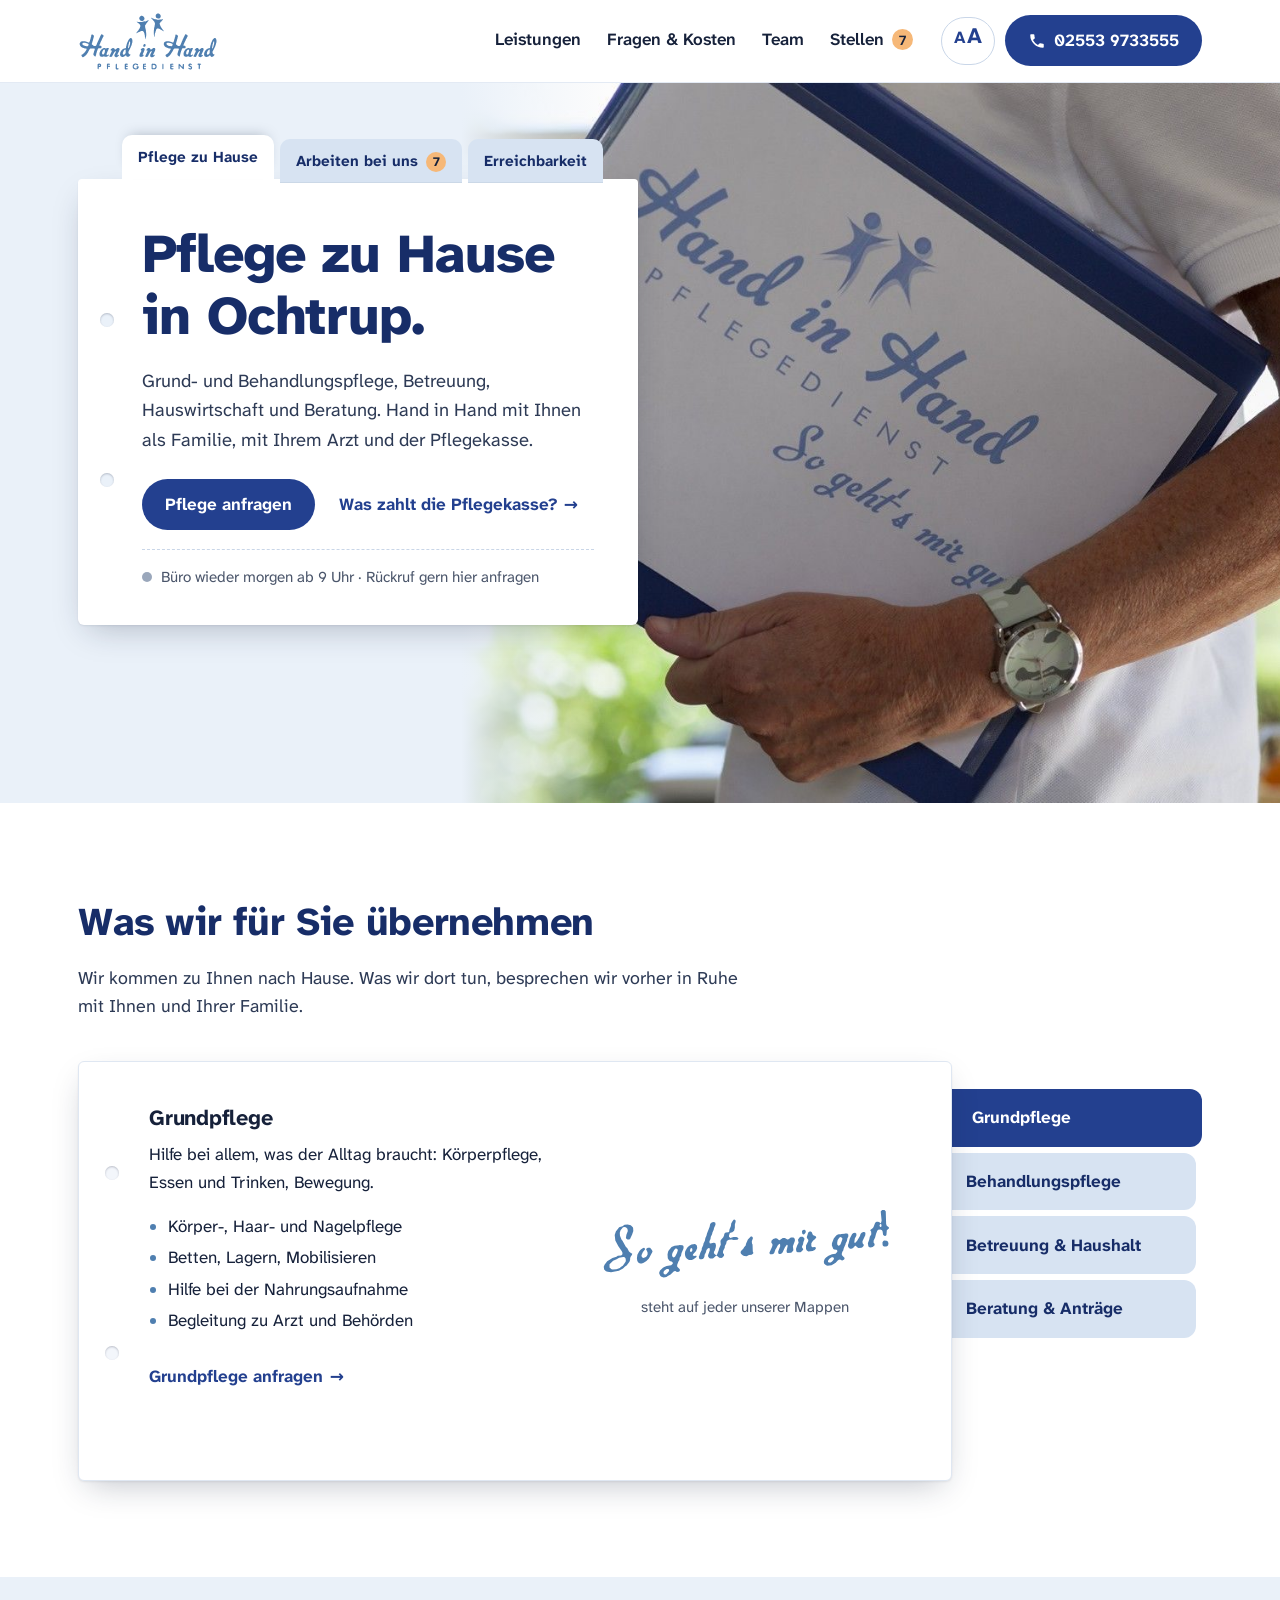
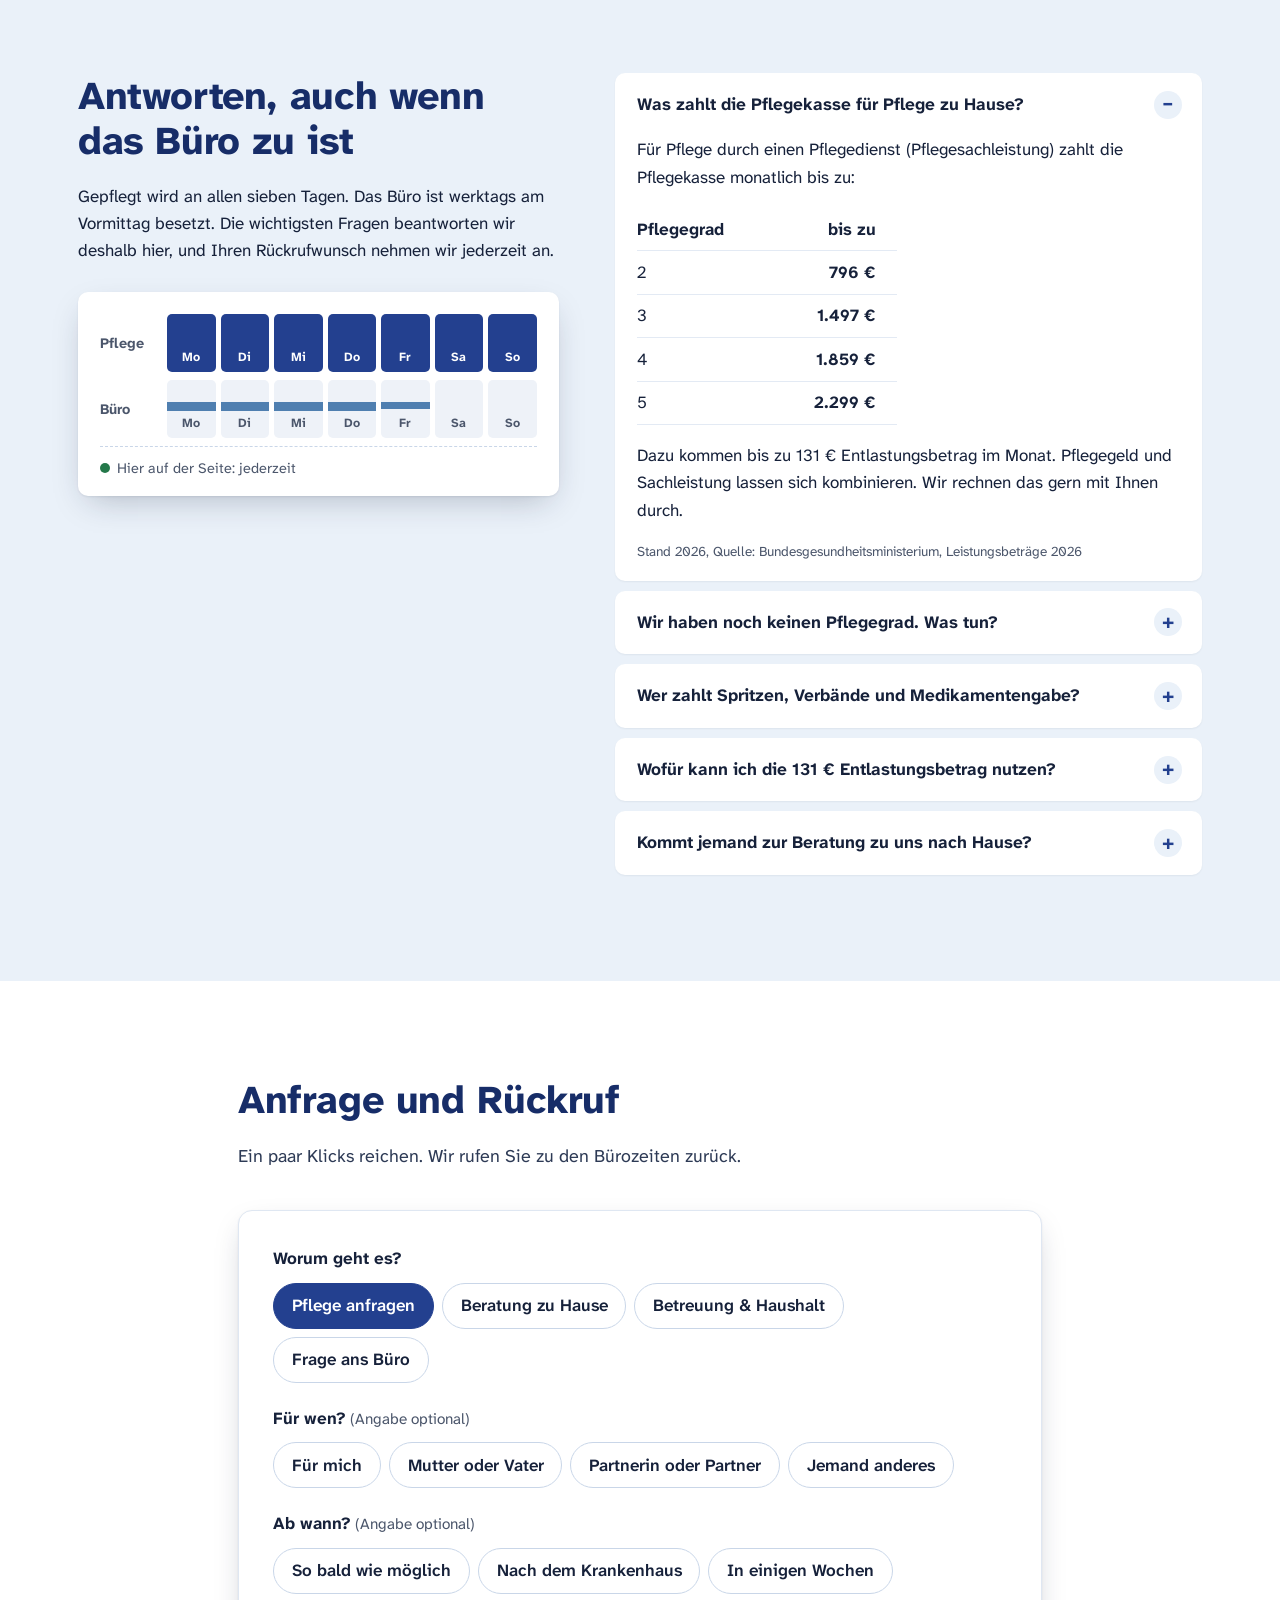
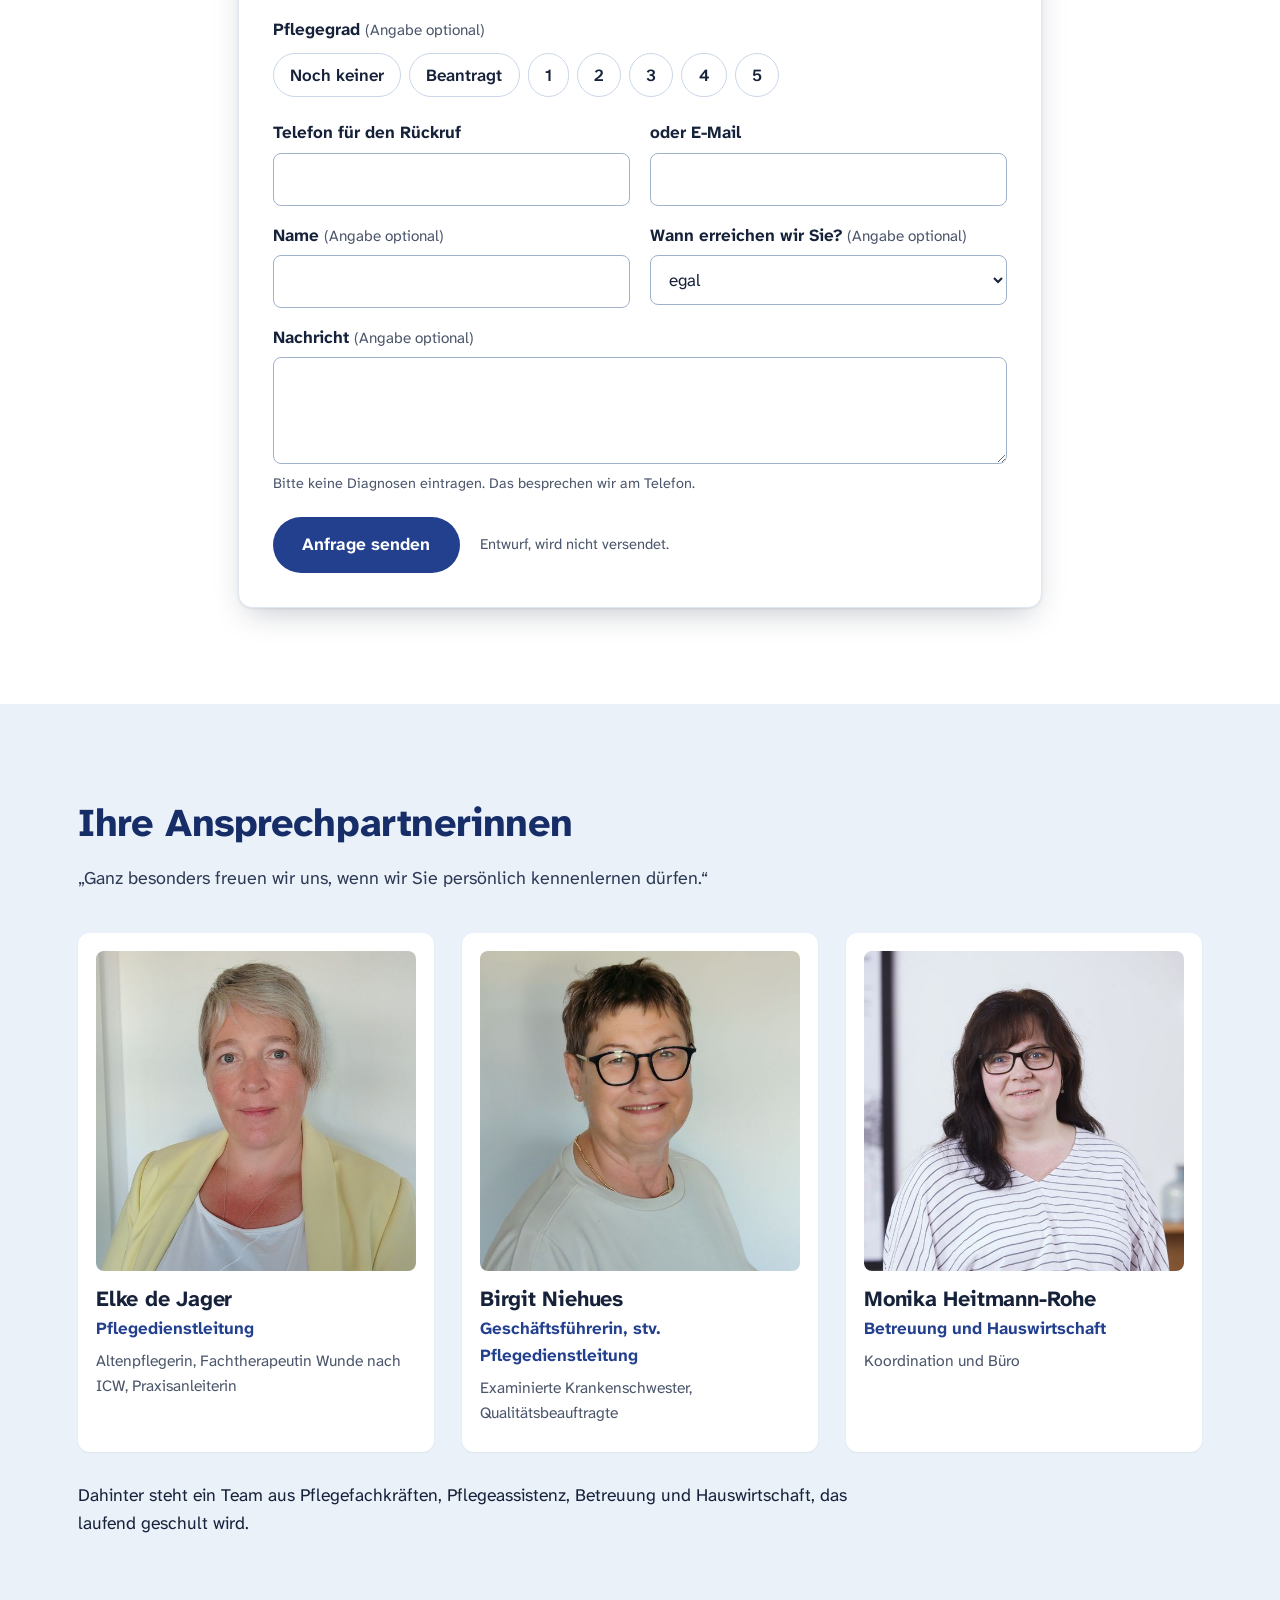
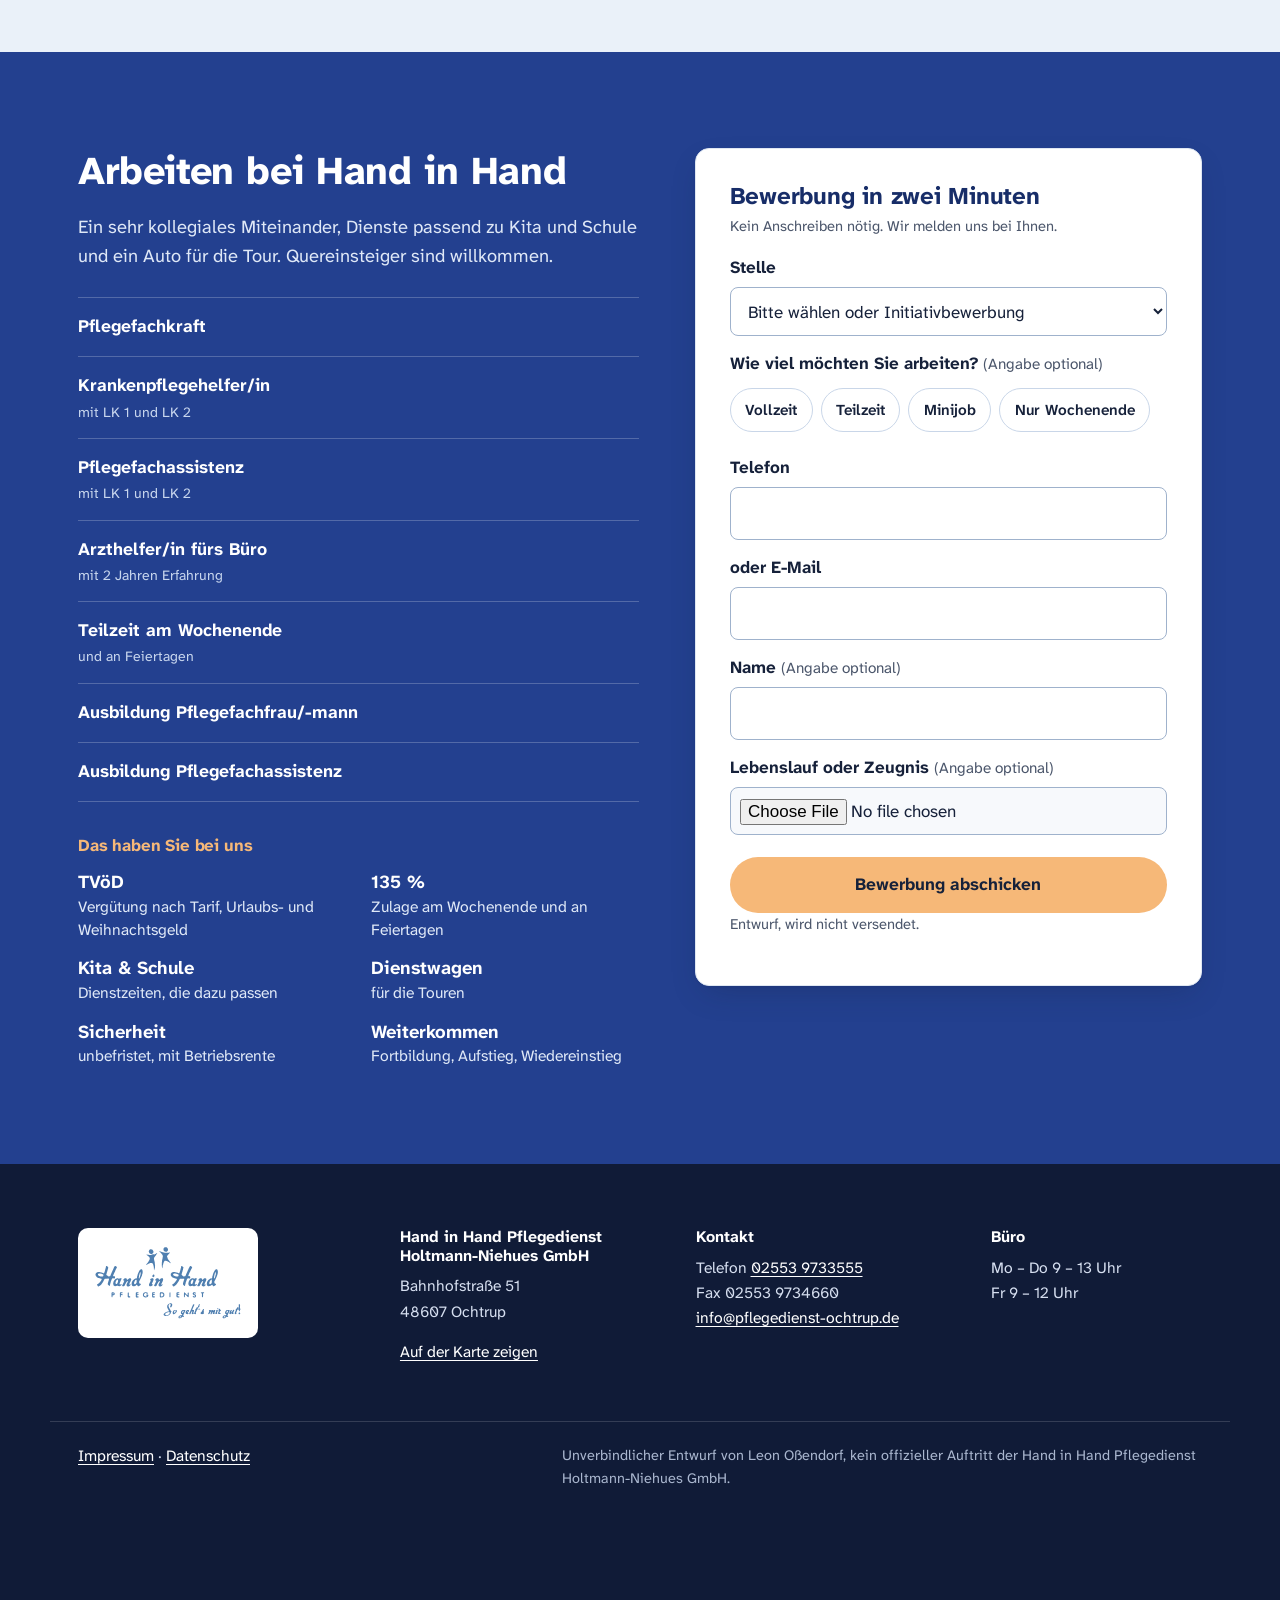
==== index.html @ f39a2c4e "Entwurf Hand in Hand Pflegedienst: Startseite mit Pflegemappe-Registern, Fragen, Anfrage, Team, Stel" ====
<!DOCTYPE html>
<html lang="de-DE">
<head>
<meta charset="utf-8">
<meta name="viewport" content="width=device-width, initial-scale=1">
<meta name="robots" content="noindex,nofollow">
<title>Hand in Hand Pflegedienst Ochtrup – Pflege zu Hause (Entwurf)</title>
<meta name="description" content="Unverbindlicher Entwurf: ambulante Pflege, Betreuung und Beratung in Ochtrup.">
<link rel="icon" href="img/logo-kopf.svg" type="image/svg+xml">
<link rel="preload" href="fonts/atkinson-hyperlegible-next-latin-wght-normal.woff2" as="font" type="font/woff2" crossorigin>
<link rel="stylesheet" href="css/style.css">
</head>
<body>
<a class="skip" href="#inhalt">Zum Inhalt springen</a>

<header class="kopf" id="kopf">
  <div class="kopf__innen">
    <a class="kopf__logo" href="#" aria-label="Hand in Hand Pflegedienst, zur Startseite"><img src="img/logo-kopf.svg" alt="Hand in Hand Pflegedienst" width="170" height="70"></a>
    <nav class="kopf__nav" aria-label="Hauptmenü">
      <a href="#leistungen">Leistungen</a>
      <a href="#fragen">Fragen &amp; Kosten</a>
      <a href="#team">Team</a>
      <a href="#stellen" class="kopf__stellen">Stellen <span>7</span></a>
    </nav>
    <div class="kopf__aktion">
      <button class="schrift" type="button" aria-pressed="false" id="schrift" title="Schrift größer oder kleiner stellen"><span aria-hidden="true">A</span><span aria-hidden="true" class="gross">A</span><span class="sr">Schrift größer</span></button>
      <a class="knopf knopf--tel" href="tel:+4925539733555"><svg aria-hidden="true" viewBox="0 0 24 24"><path d="M6.6 10.8a15.1 15.1 0 0 0 6.6 6.6l2.2-2.2c.3-.3.7-.4 1-.2 1.1.4 2.3.6 3.6.6.6 0 1 .4 1 1V20c0 .6-.4 1-1 1A17 17 0 0 1 3 4c0-.6.4-1 1-1h3.5c.6 0 1 .4 1 1 0 1.3.2 2.5.6 3.6.1.3 0 .7-.2 1l-2.3 2.2z"/></svg><span>02553 9733555</span></a>
    </div>
  </div>
</header>

<main id="inhalt">

<!-- ===== Erstes Bild: das Blatt aus der Mappe ===== -->
<section class="hero" aria-label="Willkommen">
  <figure class="hero__bild">
    <picture>
      <source media="(max-width: 760px)" srcset="img/mappe-handy.jpg">
      <img src="img/mappe.jpg" alt="Eine Pflegekraft trägt die blaue Hand-in-Hand-Mappe unter dem Arm" width="1271" height="847" fetchpriority="high">
    </picture>
  </figure>

  <div class="blatt" id="blatt">
    <div class="register" role="tablist" aria-label="Wofür sind Sie hier?">
      <button role="tab" id="tab-pflege" aria-controls="seite-pflege" aria-selected="true">Pflege<span class="lang"> zu Hause</span></button>
      <button role="tab" id="tab-arbeit" aria-controls="seite-arbeit" aria-selected="false" tabindex="-1"><span class="lang">Arbeiten bei uns</span><span class="kurz">Stellen</span> <span class="zahl">7</span></button>
      <button role="tab" id="tab-buero" aria-controls="seite-buero" aria-selected="false" tabindex="-1"><span class="lang">Erreichbarkeit</span><span class="kurz">Büro</span></button>
    </div>

    <div class="blatt__seite" role="tabpanel" id="seite-pflege" aria-labelledby="tab-pflege">
      <h1>Pflege zu Hause in&nbsp;Ochtrup.</h1>
      <p class="blatt__text">Grund- und Behandlungspflege, Betreuung, Hauswirtschaft und Beratung. Hand in Hand mit Ihnen als Familie, mit Ihrem Arzt und der Pflegekasse.</p>
      <div class="blatt__knoepfe">
        <a class="knopf" href="#anfrage" data-preset="anliegen:pflege">Pflege anfragen</a>
        <a class="link-pfeil" href="#fragen">Was zahlt die Pflegekasse?</a>
      </div>
      <p class="status" data-status><span class="status__punkt"></span><span data-status-text>Bürozeiten Mo–Do 9–13, Fr 9–12 Uhr</span></p>
    </div>

    <div class="blatt__seite" role="tabpanel" id="seite-arbeit" aria-labelledby="tab-arbeit" hidden>
      <h2 class="blatt__titel">Sieben Stellen offen. Bewerben geht in zwei Minuten.</h2>
      <ul class="haken">
        <li>Vergütung nach TVöD, Urlaubs- und Weihnachtsgeld</li>
        <li>135&nbsp;% Zulage am Wochenende und an Feiertagen</li>
        <li>Dienste passend zu Kita- und Schulzeiten</li>
        <li>Dienstwagen, Betriebsrente, unbefristet</li>
      </ul>
      <div class="blatt__knoepfe">
        <a class="knopf" href="#stellen">Stellen ansehen und bewerben</a>
      </div>
    </div>

    <div class="blatt__seite" role="tabpanel" id="seite-buero" aria-labelledby="tab-buero" hidden>
      <h2 class="blatt__titel">So erreichen Sie uns</h2>
      <p class="status status--gross" data-status><span class="status__punkt"></span><span data-status-text>Bürozeiten Mo–Do 9–13, Fr 9–12 Uhr</span></p>
      <dl class="zeiten">
        <div><dt>Montag bis Donnerstag</dt><dd>9 – 13 Uhr</dd></div>
        <div><dt>Freitag</dt><dd>9 – 12 Uhr</dd></div>
      </dl>
      <div class="blatt__knoepfe">
        <a class="knopf" href="tel:+4925539733555">02553 9733555 anrufen</a>
        <a class="link-pfeil" href="#anfrage" data-preset="anliegen:frage">Rückruf anfragen</a>
      </div>
      <p class="klein">Bahnhofstraße 51, 48607 Ochtrup · <a href="https://www.openstreetmap.org/search?query=Bahnhofstra%C3%9Fe%2051%2C%2048607%20Ochtrup" rel="noopener">Auf der Karte zeigen</a></p>
    </div>
  </div>
</section>

<!-- ===== Leistungen als Registerblätter ===== -->
<section class="abschnitt" id="leistungen" aria-labelledby="leistungen-titel">
  <div class="innen">
    <header class="abschnitt__kopf">
      <h2 id="leistungen-titel">Was wir für Sie übernehmen</h2>
      <p>Wir kommen zu Ihnen nach Hause. Was wir dort tun, besprechen wir vorher in Ruhe mit Ihnen und Ihrer Familie.</p>
    </header>

    <div class="mappe" data-mappe>
      <div class="mappe__reiter" role="tablist" aria-label="Leistungen">
        <button role="tab" id="r-grund" aria-controls="b-grund" aria-selected="true">Grundpflege</button>
        <button role="tab" id="r-behandlung" aria-controls="b-behandlung" aria-selected="false" tabindex="-1">Behandlungspflege</button>
        <button role="tab" id="r-betreuung" aria-controls="b-betreuung" aria-selected="false" tabindex="-1">Betreuung &amp; Haushalt</button>
        <button role="tab" id="r-beratung" aria-controls="b-beratung" aria-selected="false" tabindex="-1">Beratung &amp; Anträge</button>
      </div>

      <article class="mappe__blatt" role="tabpanel" id="b-grund" aria-labelledby="r-grund">
        <div class="mappe__text">
          <h3>Grundpflege</h3>
          <p>Hilfe bei allem, was der Alltag braucht: Körperpflege, Essen und Trinken, Bewegung.</p>
          <ul class="liste">
            <li>Körper-, Haar- und Nagelpflege</li>
            <li>Betten, Lagern, Mobilisieren</li>
            <li>Hilfe bei der Nahrungsaufnahme</li>
            <li>Begleitung zu Arzt und Behörden</li>
          </ul>
          <a class="link-pfeil" href="#anfrage" data-preset="anliegen:pflege">Grundpflege anfragen</a>
        </div>
        <div class="mappe__notiz" aria-hidden="true">
          <img class="notiz" src="img/slogan.svg" alt="" width="314" height="82">
          <p class="notiz-unter">steht auf jeder unserer Mappen</p>
        </div>
      </article>

      <article class="mappe__blatt" role="tabpanel" id="b-behandlung" aria-labelledby="r-behandlung" hidden>
        <div class="mappe__text">
          <h3>Behandlungspflege</h3>
          <p>Was Ihr Arzt verordnet, übernehmen unsere Pflegefachkräfte. Die Kosten trägt in der Regel die Krankenkasse.</p>
          <ul class="liste liste--zwei">
            <li>Medikamente richten und geben</li>
            <li>Blutdruck und Blutzucker</li>
            <li>Injektionen</li>
            <li>Kompressionsverbände</li>
            <li>Port- und Stomaversorgung</li>
            <li>Dekubitusversorgung</li>
          </ul>
          <p class="hervor"><strong>Chronische Wunden</strong> versorgt bei uns eine Fachtherapeutin Wunde nach ICW aus dem eigenen Team.</p>
          <a class="link-pfeil" href="#anfrage" data-preset="anliegen:pflege">Behandlungspflege anfragen</a>
        </div>
        <img class="mappe__foto" src="img/blutdruck.jpg" alt="Blutdruckmessung am Oberarm" width="1100" height="529" loading="lazy">
      </article>

      <article class="mappe__blatt" role="tabpanel" id="b-betreuung" aria-labelledby="r-betreuung" hidden>
        <div class="mappe__text">
          <h3>Betreuung &amp; Hauswirtschaft</h3>
          <p>Ausgebildete Betreuungskräfte kommen ein- oder mehrmals in der Woche. Sie gehen spazieren, begleiten zu Arzt- und Therapieterminen, trinken zusammen Kaffee oder spielen Gesellschaftsspiele. Dazu Hilfe im Haushalt.</p>
          <p class="hervor">Mit jedem Pflegegrad (1 bis 5) stehen dafür bis zu <strong>131&nbsp;€ im Monat</strong> zur Verfügung, der sogenannte Entlastungsbetrag.</p>
          <a class="link-pfeil" href="#anfrage" data-preset="anliegen:betreuung">Betreuung anfragen</a>
        </div>
        <img class="mappe__foto" src="img/kalender.jpg" alt="Kalender mit Kugelschreiber" width="1100" height="522" loading="lazy">
      </article>

      <article class="mappe__blatt" role="tabpanel" id="b-beratung" aria-labelledby="r-beratung" hidden>
        <div class="mappe__text">
          <h3>Beratung &amp; Anträge</h3>
          <p>Wir beraten über alle Möglichkeiten der Pflege zu Hause und was sie kosten. Gern kommen wir dafür zu Ihnen nach Hause, <strong>kostenlos und unverbindlich</strong>.</p>
          <ul class="liste">
            <li>Häusliche Pflege und Finanzierung</li>
            <li>Fragen zur Pflegeversicherung</li>
            <li>Anträge bei Kranken- und Pflegekasse und beim Sozialamt</li>
            <li>Schulung für pflegende Angehörige</li>
          </ul>
          <a class="link-pfeil" href="#anfrage" data-preset="anliegen:beratung">Beratung zu Hause vereinbaren</a>
        </div>
        <figure class="mappe__fig"><img class="mappe__foto" src="img/beratung.jpg" alt="Zwei Personen gehen am Tisch gemeinsam Unterlagen durch" width="1100" height="619" loading="lazy"><figcaption>Beispielbild</figcaption></figure>
      </article>
    </div>
  </div>
</section>

<!-- ===== Woche und Fragen ===== -->
<section class="abschnitt abschnitt--himmel" id="fragen" aria-labelledby="fragen-titel">
  <div class="innen raster-fragen">
    <div class="woche-block">
      <h2 id="fragen-titel">Antworten, auch wenn das Büro zu ist</h2>
      <p>Gepflegt wird an allen sieben Tagen. Das Büro ist werktags am Vormittag besetzt. Die wichtigsten Fragen beantworten wir deshalb hier, und Ihren Rückrufwunsch nehmen wir jederzeit an.</p>
      <figure class="woche" aria-label="Wochenübersicht: Pflege an sieben Tagen, Büro Montag bis Freitag vormittags">
        <div class="woche__zeile"><span class="woche__name">Pflege</span>
          <span class="woche__tag voll" title="Montag">Mo</span><span class="woche__tag voll">Di</span><span class="woche__tag voll">Mi</span><span class="woche__tag voll">Do</span><span class="woche__tag voll">Fr</span><span class="woche__tag voll">Sa</span><span class="woche__tag voll">So</span></div>
        <div class="woche__zeile"><span class="woche__name">Büro</span>
          <span class="woche__tag halb">Mo</span><span class="woche__tag halb">Di</span><span class="woche__tag halb">Mi</span><span class="woche__tag halb">Do</span><span class="woche__tag drittel">Fr</span><span class="woche__tag leer">Sa</span><span class="woche__tag leer">So</span></div>
        <figcaption>Hier auf der Seite: jederzeit</figcaption>
      </figure>
    </div>

    <div class="fragen">
      <details open>
        <summary>Was zahlt die Pflegekasse für Pflege zu Hause?</summary>
        <div>
          <p>Für Pflege durch einen Pflegedienst (Pflegesachleistung) zahlt die Pflegekasse monatlich bis zu:</p>
          <table class="tabelle">
            <thead><tr><th scope="col">Pflegegrad</th><th scope="col">bis zu</th></tr></thead>
            <tbody>
              <tr><td>2</td><td>796 €</td></tr><tr><td>3</td><td>1.497 €</td></tr><tr><td>4</td><td>1.859 €</td></tr><tr><td>5</td><td>2.299 €</td></tr>
            </tbody>
          </table>
          <p>Dazu kommen bis zu 131 € Entlastungsbetrag im Monat. Pflegegeld und Sachleistung lassen sich kombinieren. Wir rechnen das gern mit Ihnen durch.</p>
          <p class="quelle">Stand 2026, Quelle: Bundesgesundheitsministerium, Leistungsbeträge 2026</p>
        </div>
      </details>
      <details>
        <summary>Wir haben noch keinen Pflegegrad. Was tun?</summary>
        <div><p>Den Antrag stellen Sie bei der Pflegekasse, ein Anruf oder ein formloses Schreiben reicht. Die Pflegekasse muss in der Regel innerhalb von 25 Arbeitstagen entscheiden. Die Leistungen gibt es rückwirkend ab dem Monat, in dem Sie den Antrag gestellt haben. Beim Antrag helfen wir Ihnen.</p>
        <p class="quelle">§ 18c und § 33 SGB XI</p></div>
      </details>
      <details>
        <summary>Wer zahlt Spritzen, Verbände und Medikamentengabe?</summary>
        <div><p>Das ist Behandlungspflege. Ihr Arzt verordnet sie, die Krankenkasse übernimmt die Kosten. Die gesetzliche Zuzahlung beträgt 10 % für höchstens 28 Tage im Jahr plus 10 € je Verordnung. Abgerechnet wird direkt mit der Kasse.</p>
        <p class="quelle">§ 37 und § 61 SGB V</p></div>
      </details>
      <details>
        <summary>Wofür kann ich die 131 € Entlastungsbetrag nutzen?</summary>
        <div><p>Zum Beispiel für unsere Betreuung und Hilfe im Haushalt. Was im Jahr nicht verbraucht wird, kann bis Ende Juni des Folgejahres genutzt werden. Für Körperpflege gilt der Betrag nur bei Pflegegrad 1.</p>
        <p class="quelle">§ 45b SGB XI</p></div>
      </details>
      <details>
        <summary>Kommt jemand zur Beratung zu uns nach Hause?</summary>
        <div><p>Ja. Wir beraten Sie bei Ihnen zu Hause, kostenlos und unverbindlich. Am einfachsten schreiben Sie uns unten kurz, wann es passt.</p></div>
      </details>
    </div>
  </div>
</section>

<!-- ===== Anfrage ===== -->
<section class="abschnitt" id="anfrage" aria-labelledby="anfrage-titel">
  <div class="innen innen--schmal">
    <header class="abschnitt__kopf">
      <h2 id="anfrage-titel">Anfrage und Rückruf</h2>
      <p>Ein paar Klicks reichen. Wir rufen Sie zu den Bürozeiten zurück.</p>
    </header>

    <form class="formular" id="form-anfrage" novalidate>
      <fieldset class="wahl">
        <legend>Worum geht es?</legend>
        <label><input type="radio" name="anliegen" value="pflege" checked><span>Pflege anfragen</span></label>
        <label><input type="radio" name="anliegen" value="beratung"><span>Beratung zu Hause</span></label>
        <label><input type="radio" name="anliegen" value="betreuung"><span>Betreuung &amp; Haushalt</span></label>
        <label><input type="radio" name="anliegen" value="frage"><span>Frage ans Büro</span></label>
      </fieldset>

      <fieldset class="wahl">
        <legend>Für wen? <span class="opt">(Angabe optional)</span></legend>
        <label><input type="radio" name="fuer" value="selbst"><span>Für mich</span></label>
        <label><input type="radio" name="fuer" value="eltern"><span>Mutter oder Vater</span></label>
        <label><input type="radio" name="fuer" value="partner"><span>Partnerin oder Partner</span></label>
        <label><input type="radio" name="fuer" value="andere"><span>Jemand anderes</span></label>
      </fieldset>

      <fieldset class="wahl">
        <legend>Ab wann? <span class="opt">(Angabe optional)</span></legend>
        <label><input type="radio" name="ab" value="sofort"><span>So bald wie möglich</span></label>
        <label><input type="radio" name="ab" value="entlassung"><span>Nach dem Krankenhaus</span></label>
        <label><input type="radio" name="ab" value="spaeter"><span>In einigen Wochen</span></label>
      </fieldset>

      <fieldset class="wahl wahl--klein">
        <legend>Pflegegrad <span class="opt">(Angabe optional)</span></legend>
        <label><input type="radio" name="grad" value="keiner"><span>Noch keiner</span></label>
        <label><input type="radio" name="grad" value="beantragt"><span>Beantragt</span></label>
        <label><input type="radio" name="grad" value="1"><span>1</span></label>
        <label><input type="radio" name="grad" value="2"><span>2</span></label>
        <label><input type="radio" name="grad" value="3"><span>3</span></label>
        <label><input type="radio" name="grad" value="4"><span>4</span></label>
        <label><input type="radio" name="grad" value="5"><span>5</span></label>
      </fieldset>

      <div class="felder">
        <div class="feld">
          <label for="a-tel">Telefon für den Rückruf</label>
          <input id="a-tel" name="telefon" type="tel" autocomplete="tel" inputmode="tel">
        </div>
        <div class="feld">
          <label for="a-mail">oder E-Mail</label>
          <input id="a-mail" name="email" type="email" autocomplete="email">
        </div>
        <div class="feld">
          <label for="a-name">Name <span class="opt">(Angabe optional)</span></label>
          <input id="a-name" name="name" type="text" autocomplete="name">
        </div>
        <div class="feld">
          <label for="a-zeit">Wann erreichen wir Sie? <span class="opt">(Angabe optional)</span></label>
          <select id="a-zeit" name="zeit"><option value="">egal</option><option>vormittags</option><option>mittags</option></select>
        </div>
        <div class="feld feld--breit">
          <label for="a-text">Nachricht <span class="opt">(Angabe optional)</span></label>
          <textarea id="a-text" name="nachricht" rows="3"></textarea>
          <p class="hinweis">Bitte keine Diagnosen eintragen. Das besprechen wir am Telefon.</p>
        </div>
      </div>
      <p class="fehler" role="alert" hidden>Bitte eine Telefonnummer oder E-Mail-Adresse angeben, damit wir Sie erreichen.</p>
      <div class="formular__ende">
        <button class="knopf knopf--gross" type="submit">Anfrage senden</button>
        <p class="klein">Entwurf, wird nicht versendet.</p>
      </div>
      <div class="danke" hidden tabindex="-1">
        <p class="danke__titel">Danke, Ihre Anfrage ist angekommen.</p>
        <p>In der fertigen Seite landet sie jetzt direkt im Büro, und wir melden uns zu den Bürozeiten bei Ihnen. Dieser Entwurf verschickt nichts.</p>
      </div>
    </form>
  </div>
</section>

<!-- ===== Team ===== -->
<section class="abschnitt abschnitt--himmel" id="team" aria-labelledby="team-titel">
  <div class="innen">
    <header class="abschnitt__kopf">
      <h2 id="team-titel">Ihre Ansprechpartnerinnen</h2>
      <p>„Ganz besonders freuen wir uns, wenn wir Sie persönlich kennenlernen dürfen.“</p>
    </header>
    <ul class="team">
      <li>
        <img src="img/de-jager.jpg" alt="Porträt Elke de Jager" width="560" height="560" loading="lazy">
        <h3>Elke de Jager</h3>
        <p class="rolle">Pflegedienstleitung</p>
        <p>Altenpflegerin, Fachtherapeutin Wunde nach ICW, Praxisanleiterin</p>
      </li>
      <li>
        <img src="img/niehues.jpg" alt="Porträt Birgit Niehues" width="560" height="560" loading="lazy">
        <h3>Birgit Niehues</h3>
        <p class="rolle">Geschäftsführerin, stv. Pflegedienstleitung</p>
        <p>Examinierte Krankenschwester, Qualitätsbeauftragte</p>
      </li>
      <li>
        <img src="img/heitmann-rohe.jpg" alt="Porträt Monika Heitmann-Rohe" width="560" height="560" loading="lazy">
        <h3>Monika Heitmann-Rohe</h3>
        <p class="rolle">Betreuung und Hauswirtschaft</p>
        <p>Koordination und Büro</p>
      </li>
    </ul>
    <p class="team__unter">Dahinter steht ein Team aus Pflegefachkräften, Pflegeassistenz, Betreuung und Hauswirtschaft, das laufend geschult wird.</p>
  </div>
</section>

<!-- ===== Stellen ===== -->
<section class="abschnitt abschnitt--mappe" id="stellen" aria-labelledby="stellen-titel">
  <div class="innen raster-stellen">
    <div>
      <h2 id="stellen-titel">Arbeiten bei Hand in Hand</h2>
      <p class="einleitung">Ein sehr kollegiales Miteinander, Dienste passend zu Kita und Schule und ein Auto für die Tour. Quereinsteiger sind willkommen.</p>
      <ul class="stellen" aria-label="Offene Stellen, antippen zum Auswählen">
        <li><button type="button" data-stelle="Pflegefachkraft">Pflegefachkraft</button></li>
        <li><button type="button" data-stelle="Krankenpflegehelfer/in LK 1 + 2">Krankenpflegehelfer/in <small>mit LK 1 und LK 2</small></button></li>
        <li><button type="button" data-stelle="Pflegefachassistenz LK 1 + 2">Pflegefachassistenz <small>mit LK 1 und LK 2</small></button></li>
        <li><button type="button" data-stelle="Medizinische Fachangestellte">Arzthelfer/in fürs Büro <small>mit 2 Jahren Erfahrung</small></button></li>
        <li><button type="button" data-stelle="Wochenende und Feiertage">Teilzeit am Wochenende <small>und an Feiertagen</small></button></li>
        <li><button type="button" data-stelle="Ausbildung Pflegefachfrau/-mann">Ausbildung Pflegefachfrau/-mann</button></li>
        <li><button type="button" data-stelle="Ausbildung Pflegefachassistenz">Ausbildung Pflegefachassistenz</button></li>
      </ul>
      <h3 class="klein-titel">Das haben Sie bei uns</h3>
      <ul class="vorteile">
        <li><strong>TVöD</strong> Vergütung nach Tarif, Urlaubs- und Weihnachtsgeld</li>
        <li><strong>135&nbsp;%</strong> Zulage am Wochenende und an Feiertagen</li>
        <li><strong>Kita &amp; Schule</strong> Dienstzeiten, die dazu passen</li>
        <li><strong>Dienstwagen</strong> für die Touren</li>
        <li><strong>Sicherheit</strong> unbefristet, mit Betriebsrente</li>
        <li><strong>Weiterkommen</strong> Fortbildung, Aufstieg, Wiedereinstieg</li>
      </ul>
    </div>

    <form class="formular formular--karte" id="form-bewerbung" novalidate>
      <h3 class="formular__titel">Bewerbung in zwei Minuten</h3>
      <p class="klein">Kein Anschreiben nötig. Wir melden uns bei Ihnen.</p>
      <div class="feld">
        <label for="b-stelle">Stelle</label>
        <select id="b-stelle" name="stelle">
          <option value="">Bitte wählen oder Initiativbewerbung</option>
          <option>Pflegefachkraft</option>
          <option>Krankenpflegehelfer/in LK 1 + 2</option>
          <option>Pflegefachassistenz LK 1 + 2</option>
          <option>Medizinische Fachangestellte</option>
          <option>Wochenende und Feiertage</option>
          <option>Ausbildung Pflegefachfrau/-mann</option>
          <option>Ausbildung Pflegefachassistenz</option>
          <option>Initiativbewerbung / Quereinstieg</option>
        </select>
      </div>
      <fieldset class="wahl wahl--klein">
        <legend>Wie viel möchten Sie arbeiten? <span class="opt">(Angabe optional)</span></legend>
        <label><input type="radio" name="umfang" value="voll"><span>Vollzeit</span></label>
        <label><input type="radio" name="umfang" value="teil"><span>Teilzeit</span></label>
        <label><input type="radio" name="umfang" value="mini"><span>Minijob</span></label>
        <label><input type="radio" name="umfang" value="wochenende"><span>Nur Wochenende</span></label>
      </fieldset>
      <div class="feld">
        <label for="b-tel">Telefon</label>
        <input id="b-tel" name="telefon" type="tel" autocomplete="tel" inputmode="tel">
      </div>
      <div class="feld">
        <label for="b-mail">oder E-Mail</label>
        <input id="b-mail" name="email" type="email" autocomplete="email">
      </div>
      <div class="feld">
        <label for="b-name">Name <span class="opt">(Angabe optional)</span></label>
        <input id="b-name" name="name" type="text" autocomplete="name">
      </div>
      <div class="feld">
        <label for="b-datei">Lebenslauf oder Zeugnis <span class="opt">(Angabe optional)</span></label>
        <input id="b-datei" name="datei" type="file" accept=".pdf,.jpg,.jpeg,.png,.doc,.docx">
      </div>
      <p class="fehler" role="alert" hidden>Bitte eine Telefonnummer oder E-Mail-Adresse angeben.</p>
      <button class="knopf knopf--hell knopf--gross" type="submit">Bewerbung abschicken</button>
      <p class="klein">Entwurf, wird nicht versendet.</p>
      <div class="danke" hidden tabindex="-1">
        <p class="danke__titel">Danke für Ihre Bewerbung!</p>
        <p>In der fertigen Seite geht sie jetzt an die Pflegedienstleitung, die sich bei Ihnen meldet. Dieser Entwurf verschickt nichts.</p>
      </div>
    </form>
  </div>
</section>

</main>

<footer class="fuss">
  <div class="innen fuss__raster">
    <div>
      <img src="img/logo.svg" alt="Hand in Hand Pflegedienst – So geht’s mir gut!" width="200" height="110" class="fuss__logo">
    </div>
    <div>
      <h2 class="fuss__titel">Hand in Hand Pflegedienst<br>Holtmann-Niehues GmbH</h2>
      <p>Bahnhofstraße 51<br>48607 Ochtrup</p>
      <p><a href="https://www.openstreetmap.org/search?query=Bahnhofstra%C3%9Fe%2051%2C%2048607%20Ochtrup" rel="noopener">Auf der Karte zeigen</a></p>
    </div>
    <div>
      <h2 class="fuss__titel">Kontakt</h2>
      <p>Telefon <a href="tel:+4925539733555">02553 9733555</a><br>Fax 02553 9734660<br><a href="mailto:info@pflegedienst-ochtrup.de">info@pflegedienst-ochtrup.de</a></p>
    </div>
    <div>
      <h2 class="fuss__titel">Büro</h2>
      <p>Mo – Do 9 – 13 Uhr<br>Fr 9 – 12 Uhr</p>
    </div>
  </div>
  <div class="innen fuss__unten">
    <p><a href="impressum.html">Impressum</a> · <a href="datenschutz.html">Datenschutz</a></p>
    <p class="entwurf">Unverbindlicher Entwurf von Leon Oßendorf, kein offizieller Auftritt der Hand in Hand Pflegedienst Holtmann-Niehues GmbH.</p>
  </div>
</footer>

<nav class="daumen" aria-label="Schnellzugriff">
  <a href="tel:+4925539733555">Anrufen</a>
  <a href="#anfrage" data-preset="anliegen:pflege">Anfrage</a>
  <a href="#stellen">Bewerben</a>
</nav>

<script src="js/main.js" defer></script>
</body>
</html>
---- css/style.css ----
@font-face{font-family:"Atkinson";src:url(../fonts/atkinson-hyperlegible-next-latin-wght-normal.woff2) format("woff2");font-weight:200 800;font-style:normal;font-display:swap}
@font-face{font-family:"Atkinson";src:url(../fonts/atkinson-hyperlegible-next-latin-wght-italic.woff2) format("woff2");font-weight:200 800;font-style:italic;font-display:swap}

:root{
  --mappe:#23408f;      /* Blau der Pflegemappe */
  --mappe-dk:#172d68;
  --logo:#4f7fb0;       /* Blau aus dem Logo */
  --himmel:#eaf1f9;
  --himmel-2:#d7e3f2;
  --blatt:#fff;
  --ink:#16213a;
  --grau:#4b566b;
  --linie:#c9d6e8;
  --apricot:#f6b878;
  --gruen:#24784a;
  --rot:#b3261e;
  --radius:10px;
  --schatten:0 1px 2px rgba(22,33,58,.08),0 12px 32px -10px rgba(22,33,58,.28);
  --innen:1180px;
}
*,*::before,*::after{box-sizing:border-box}
html{font-size:100%;scroll-behavior:smooth;scroll-padding-top:96px}
html.gross{font-size:118%}
body{margin:0;font-family:"Atkinson",system-ui,sans-serif;font-size:1.0625rem;line-height:1.6;color:var(--ink);background:#fff;-webkit-text-size-adjust:100%}
img{max-width:100%;height:auto;display:block}
a{color:var(--mappe);text-underline-offset:.18em}
a:hover{color:var(--mappe-dk)}
:focus-visible{outline:3px solid #e07b00;outline-offset:3px;border-radius:4px}
h1,h2,h3{line-height:1.15;margin:0 0 .5em;letter-spacing:-.01em}
h2{font-size:clamp(1.7rem,1.2rem + 1.8vw,2.45rem);font-weight:760;color:var(--mappe-dk)}
h3{font-size:1.35rem;font-weight:720}
p{margin:0 0 1em}
.sr{position:absolute;width:1px;height:1px;overflow:hidden;clip:rect(0 0 0 0);white-space:nowrap}
.skip{position:absolute;left:12px;top:-60px;background:var(--mappe);color:#fff;padding:.6em 1em;border-radius:6px;z-index:100}
.skip:focus{top:12px}
.innen{max-width:var(--innen);margin:0 auto;padding:0 28px}
.innen--schmal{max-width:860px}
.klein{font-size:.92rem;color:var(--grau)}
.opt{font-weight:400;color:var(--grau);font-size:.9em}

/* ---------- Knöpfe ---------- */
.knopf{display:inline-flex;align-items:center;gap:.5em;min-height:48px;padding:.7em 1.35em;border-radius:999px;background:var(--mappe);color:#fff;font:inherit;font-weight:700;text-decoration:none;border:0;cursor:pointer;transition:background .2s,transform .2s}
.knopf:hover{background:var(--mappe-dk);color:#fff;transform:translateY(-1px)}
.knopf--gross{min-height:54px;padding:.8em 1.7em;font-size:1.08rem}
.knopf--hell{background:var(--apricot);color:var(--ink)}
.knopf--hell:hover{background:#f0a557;color:var(--ink)}
.knopf--tel svg{width:18px;height:18px;fill:currentColor}
.link-pfeil{font-weight:700;text-decoration:none;display:inline-flex;align-items:center;gap:.4em;min-height:44px}
.link-pfeil::after{content:"→";transition:transform .2s}
.link-pfeil:hover::after{transform:translateX(4px)}
.link-pfeil:hover{text-decoration:underline}

/* ---------- Kopf ---------- */
.kopf{position:sticky;top:0;z-index:50;background:rgba(255,255,255,.96);backdrop-filter:blur(8px);border-bottom:1px solid #e3eaf4}
.kopf__innen{max-width:var(--innen);margin:0 auto;padding:10px 28px;display:flex;align-items:center;gap:28px}
.kopf__logo img{width:150px;height:auto}
.kopf__nav{display:flex;gap:26px;margin-left:auto}
.kopf__nav a{color:var(--ink);text-decoration:none;font-weight:600;padding:.4em 0;border-bottom:2px solid transparent}
.kopf__nav a:hover{border-color:var(--logo);color:var(--mappe)}
.kopf__stellen span{display:inline-grid;place-items:center;min-width:1.5em;height:1.5em;border-radius:999px;background:var(--apricot);font-size:.82em;margin-left:.2em}
.kopf__aktion{display:flex;align-items:center;gap:10px}
.schrift{display:inline-flex;align-items:baseline;gap:1px;min-width:48px;min-height:48px;justify-content:center;border:1.5px solid var(--linie);background:#fff;border-radius:999px;font:inherit;font-weight:700;color:var(--mappe);cursor:pointer;padding:0 .7em}
.schrift .gross{font-size:1.3em}
.schrift[aria-pressed=true]{background:var(--mappe);color:#fff;border-color:var(--mappe)}

/* ---------- Hero: Blatt aus der Mappe ---------- */
.hero{position:relative;background:var(--himmel);min-height:min(80vh,720px);display:flex;align-items:flex-start;overflow:hidden}
.hero__bild{position:absolute;inset:0 0 0 auto;width:64%;margin:0}
.hero__bild img{width:100%;height:100%;object-fit:cover;object-position:62% 45%}
.hero__bild::after{content:"";position:absolute;inset:0;background:linear-gradient(90deg,var(--himmel) 0,rgba(234,241,249,0) 18%)}
.blatt{position:relative;z-index:2;margin:96px 0 64px max(28px,calc((100vw - var(--innen))/2 + 28px));width:min(560px,52vw);min-height:440px;background:var(--blatt);border-radius:4px 4px 6px 6px;box-shadow:var(--schatten);padding:44px 44px 36px 64px;animation:heraus .7s cubic-bezier(.2,.7,.2,1) both}
/* Lochung wie im Ordner */
.blatt::before,.blatt::after{content:"";position:absolute;left:22px;width:14px;height:14px;border-radius:50%;background:var(--himmel);box-shadow:inset 0 1px 2px rgba(22,33,58,.25)}
.blatt::before{top:30%}
.blatt::after{top:66%}
@keyframes heraus{from{opacity:0;transform:translateY(26px)}to{opacity:1;transform:none}}
.register{position:absolute;left:44px;bottom:100%;display:flex;gap:6px}
.register [role=tab]{font:inherit;font-size:.95rem;font-weight:700;color:var(--mappe-dk);background:var(--himmel-2);border:0;border-radius:10px 10px 0 0;padding:.65em 1.05em .55em;min-height:44px;cursor:pointer;box-shadow:0 -1px 0 rgba(22,33,58,.06) inset;transition:background .2s,transform .2s;transform:translateY(4px)}
.register [role=tab]:hover{background:#c6d7ee;transform:translateY(1px)}
.register [role=tab][aria-selected=true]{background:var(--blatt);transform:none;box-shadow:0 -6px 14px -8px rgba(22,33,58,.35)}
.register .kurz{display:none}
.register .zahl{display:inline-grid;place-items:center;min-width:1.55em;height:1.55em;border-radius:999px;background:var(--apricot);color:var(--ink);font-size:.85em;margin-left:.25em}
.blatt__seite{animation:blaettern .35s ease both}
@keyframes blaettern{from{opacity:0;transform:translateX(8px)}to{opacity:1;transform:none}}
.blatt h1{font-size:clamp(2.2rem,1.5rem + 2.6vw,3.4rem);font-weight:800;color:var(--mappe-dk);letter-spacing:-.02em;margin-bottom:.35em}
.blatt__titel{font-size:clamp(1.6rem,1.2rem + 1.3vw,2.1rem)}
.blatt__text{font-size:1.15rem;color:#2d3a55;max-width:32em}
.blatt__knoepfe{display:flex;flex-wrap:wrap;align-items:center;gap:14px 24px;margin:1.4em 0 1.1em}
.status{display:flex;align-items:center;gap:.6em;font-size:.95rem;color:var(--grau);margin:0;padding-top:1em;border-top:1px dashed var(--linie)}
.status__punkt{width:10px;height:10px;border-radius:50%;background:#9aa7bb;flex:none}
.status.offen .status__punkt{background:var(--gruen);box-shadow:0 0 0 4px rgba(36,120,74,.15)}
.status--gross{font-size:1.05rem;border-top:0;padding-top:0;margin-bottom:1em;color:var(--ink);font-weight:600}
.haken{list-style:none;padding:0;margin:0 0 .4em}
.haken li{padding:.38em 0 .38em 1.9em;position:relative;border-bottom:1px solid #edf1f7}
.haken li::before{content:"";position:absolute;left:.15em;top:.78em;width:.95em;height:.5em;border-left:3px solid var(--logo);border-bottom:3px solid var(--logo);transform:rotate(-45deg)}
.zeiten{margin:0 0 .5em}
.zeiten div{display:flex;justify-content:space-between;gap:1em;padding:.45em 0;border-bottom:1px solid #edf1f7}
.zeiten dt{color:var(--grau)}.zeiten dd{margin:0;font-weight:700}

/* ---------- Abschnitte ---------- */
.abschnitt{padding:96px 0}
.abschnitt--himmel{background:var(--himmel)}
.abschnitt__kopf{max-width:660px;margin-bottom:40px}
.abschnitt__kopf p{font-size:1.12rem;color:#2d3a55}

/* Leistungen: Register an der Seite */
.mappe{display:grid;grid-template-columns:1fr 250px;align-items:start}
.mappe__reiter{grid-column:2;grid-row:1;display:flex;flex-direction:column;gap:6px;padding-top:28px}
.mappe__reiter [role=tab]{font:inherit;font-weight:700;text-align:left;color:var(--mappe-dk);background:var(--himmel-2);border:0;border-radius:0 12px 12px 0;padding:.9em 1.2em;min-height:52px;cursor:pointer;transform:translateX(-6px);transition:transform .2s,background .2s}
.mappe__reiter [role=tab]:hover{transform:translateX(-2px);background:#c6d7ee}
.mappe__reiter [role=tab][aria-selected=true]{background:var(--mappe);color:#fff;transform:none}
.mappe__blatt{grid-column:1;grid-row:1;display:grid;grid-template-columns:1.1fr .9fr;gap:40px;align-items:start;background:#fff;border:1px solid #dfe7f2;border-radius:6px;box-shadow:var(--schatten);padding:44px 44px 44px 70px;position:relative;min-height:420px;animation:blaettern .35s ease both}
.mappe__blatt::before,.mappe__blatt::after{content:"";position:absolute;left:26px;width:14px;height:14px;border-radius:50%;background:#f3f6fb;box-shadow:inset 0 1px 2px rgba(22,33,58,.25)}
.mappe__blatt::before{top:25%}.mappe__blatt::after{top:68%}
.mappe__blatt[hidden]{display:none}
.mappe__fig{margin:0}.mappe__fig figcaption{font-size:.8rem;color:var(--grau);margin-top:6px}
.mappe__foto{border-radius:6px;width:100%;aspect-ratio:4/3;object-fit:cover}
.liste{padding-left:1.1em;margin:0 0 1.2em}
.liste li{margin:.25em 0}
.liste li::marker{color:var(--logo)}
.liste--zwei{display:grid;grid-template-columns:1fr 1fr;gap:0 28px}
.hervor{background:var(--himmel);border-left:4px solid var(--logo);padding:.8em 1em;border-radius:0 6px 6px 0}
.mappe__notiz{align-self:center;text-align:center;padding:30px 10px}
.notiz{width:min(300px,100%);margin:0 auto 10px;transform:rotate(-4deg)}
.notiz-unter{color:var(--grau);font-size:.95rem}

/* Woche und Fragen */
.raster-fragen{display:grid;grid-template-columns:.9fr 1.1fr;gap:56px;align-items:start}
.woche{margin:28px 0 0;background:#fff;border-radius:var(--radius);padding:22px 22px 16px;box-shadow:var(--schatten)}
.woche__zeile{display:grid;grid-template-columns:62px repeat(7,1fr);gap:5px;align-items:center;margin-bottom:8px}
.woche__name{font-weight:700;font-size:.9rem;color:var(--grau)}
.woche__tag{display:grid;place-items:end center;height:58px;border-radius:5px;font-size:.78rem;font-weight:700;padding-bottom:4px;background:#eef2f8;color:var(--grau);position:relative;overflow:hidden}
.woche__tag.voll{background:var(--mappe);color:#fff}
.woche__tag.halb::before,.woche__tag.drittel::before{content:"";position:absolute;left:0;right:0;top:0;background:var(--logo)}
.woche__tag.halb::before{height:17%;top:37%}
.woche__tag.drittel::before{height:12.5%;top:37%}
.woche figcaption{font-size:.9rem;color:var(--grau);margin-top:6px;border-top:1px dashed var(--linie);padding-top:10px}
.woche figcaption::before{content:"";display:inline-block;width:.7em;height:.7em;border-radius:50%;background:var(--gruen);margin-right:.5em}
.fragen details{background:#fff;border-radius:var(--radius);margin-bottom:10px;box-shadow:0 1px 2px rgba(22,33,58,.06)}
.fragen summary{list-style:none;cursor:pointer;font-weight:700;font-size:1.08rem;padding:18px 54px 18px 22px;position:relative;min-height:56px}
.fragen summary::-webkit-details-marker{display:none}
.fragen summary::after{content:"+";position:absolute;right:20px;top:50%;transform:translateY(-50%);width:28px;height:28px;border-radius:50%;background:var(--himmel);display:grid;place-items:center;color:var(--mappe);font-size:1.3rem;line-height:1;transition:transform .25s}
.fragen details[open] summary::after{content:"–";transform:translateY(-50%) rotate(180deg)}
.fragen details>div{padding:0 22px 18px}
.quelle{font-size:.85rem;color:var(--grau);margin:0}
.tabelle{border-collapse:collapse;margin:0 0 1em;min-width:260px}
.tabelle th,.tabelle td{text-align:left;padding:.45em 1.2em .45em 0;border-bottom:1px solid #e3eaf4}
.tabelle td:last-child{font-weight:700;text-align:right}
.tabelle th:last-child{text-align:right}

/* Formulare */
.formular{background:#fff;border:1px solid #dfe7f2;border-radius:14px;padding:34px;box-shadow:var(--schatten)}
.wahl{border:0;padding:0;margin:0 0 22px;display:flex;flex-wrap:wrap;gap:8px}
.wahl legend{font-weight:700;margin-bottom:10px;padding:0;width:100%}
.wahl label{position:relative}
.wahl input{position:absolute;opacity:0;inset:0;width:100%;height:100%;margin:0;cursor:pointer}
.wahl label span{display:inline-flex;align-items:center;min-height:46px;padding:.5em 1.05em;border:1.5px solid var(--linie);border-radius:999px;background:#fff;font-weight:600;transition:background .15s,border-color .15s,color .15s}
.wahl label input:hover+span{border-color:var(--logo)}
.wahl input:checked+span{background:var(--mappe);border-color:var(--mappe);color:#fff}
.wahl input:focus-visible+span{outline:3px solid #e07b00;outline-offset:2px}
.wahl--klein label span{min-height:44px;padding:.45em .95em}
.felder{display:grid;grid-template-columns:1fr 1fr;gap:16px 20px;margin-top:6px}
.feld{display:flex;flex-direction:column;gap:6px;margin-bottom:14px}
.felder .feld{margin:0}
.feld--breit{grid-column:1/-1}
.feld label{font-weight:700}
.feld input,.feld select,.feld textarea{font:inherit;color:var(--ink);background:#fff;border:1.5px solid #9fb2cc;border-radius:8px;padding:.7em .8em;min-height:48px;width:100%}
.feld input:focus,.feld select:focus,.feld textarea:focus{border-color:var(--mappe);outline:3px solid rgba(35,64,143,.25);outline-offset:0}
.feld input[type=file]{padding:.55em;background:#f7f9fc}
.hinweis{font-size:.9rem;color:var(--grau);margin:2px 0 0}
.fehler{color:var(--rot);font-weight:700;margin:12px 0 0}
.formular__ende{display:flex;flex-wrap:wrap;align-items:center;gap:12px 20px;margin-top:22px}
.formular__ende .klein{margin:0}
.danke{margin-top:20px;background:#eaf6ef;border:1.5px solid #9fd0b2;border-radius:10px;padding:18px 20px 6px;animation:blaettern .35s ease both}
.danke__titel{font-weight:800;font-size:1.15rem;color:var(--gruen)}

/* Team */
.team{list-style:none;padding:0;margin:0;display:grid;grid-template-columns:repeat(3,1fr);gap:28px}
.team li{background:#fff;border-radius:12px;padding:18px 18px 10px;box-shadow:0 1px 2px rgba(22,33,58,.06)}
.team img{border-radius:8px;aspect-ratio:1/1;object-fit:cover;object-position:50% 28%;width:100%;margin-bottom:16px}
.team h3{margin-bottom:.15em}
.rolle{font-weight:700;color:var(--mappe);margin-bottom:.4em}
.team p:last-child{color:var(--grau);font-size:.98rem}
.team__unter{margin-top:30px;font-size:1.1rem;max-width:44em}

/* Stellen */
.abschnitt--mappe{background:var(--mappe);color:#fff;position:relative}
.abschnitt--mappe h2{color:#fff}
.abschnitt--mappe a{color:#fff}
.raster-stellen{display:grid;grid-template-columns:1.05fr .95fr;gap:56px;align-items:start}
.einleitung{font-size:1.15rem;color:#dfe8f7;max-width:34em}
.stellen{list-style:none;padding:0;margin:26px 0 34px;border-top:1px solid rgba(255,255,255,.22)}
.stellen button{font:inherit;width:100%;text-align:left;background:none;border:0;border-bottom:1px solid rgba(255,255,255,.22);color:#fff;font-weight:700;font-size:1.1rem;padding:.85em 2.4em .85em 0;min-height:56px;cursor:pointer;position:relative;transition:padding .2s,background .2s}
.stellen button small{display:block;font-weight:400;font-size:.88rem;color:#c8d6ee}
.stellen button::after{content:"Auswählen →";position:absolute;right:0;top:50%;transform:translateY(-50%);font-size:.85rem;font-weight:600;color:var(--apricot);opacity:0;transition:opacity .2s}
.stellen button:hover,.stellen button:focus-visible{padding-left:.6em;background:rgba(255,255,255,.06)}
.stellen button:hover::after,.stellen button:focus-visible::after{opacity:1}
.stellen button[aria-pressed=true]{background:rgba(246,184,120,.16);padding-left:.6em}
.stellen button[aria-pressed=true]::after{content:"✓ gewählt";opacity:1}
.klein-titel{font-size:1.05rem;color:var(--apricot);margin-bottom:14px}
.vorteile{list-style:none;padding:0;margin:0;display:grid;grid-template-columns:1fr 1fr;gap:14px 26px}
.vorteile li{color:#dfe8f7;font-size:.98rem;line-height:1.45}
.vorteile strong{display:block;color:#fff;font-size:1.15rem}
.formular--karte{color:var(--ink);position:sticky;top:110px}
.formular--karte .wahl label span{font-size:.95rem}
.formular__titel{color:var(--mappe-dk);font-size:1.5rem;margin-bottom:.2em}
.formular--karte .knopf{margin-top:8px;width:100%;justify-content:center}

/* Fuß */
.fuss{background:#101b37;color:#d5deef;padding:64px 0 100px;font-size:.98rem}
.fuss a{color:#fff}
.fuss__raster{display:grid;grid-template-columns:1.1fr 1fr 1fr .8fr;gap:32px}
.fuss__logo{width:180px;background:#fff;padding:14px 16px;border-radius:10px}
.fuss__titel{font-size:1rem;color:#fff;margin-bottom:.6em;font-weight:700;letter-spacing:0}
.fuss__unten{margin-top:40px;padding-top:22px;border-top:1px solid rgba(255,255,255,.15);display:flex;flex-wrap:wrap;justify-content:space-between;gap:12px}
.entwurf{max-width:640px;color:#aab7cf;font-size:.9rem}

/* Daumenleiste Handy */
.daumen{display:none}

/* sanftes Einblenden */
.rein{opacity:0;transform:translateY(18px);transition:opacity .6s ease,transform .6s ease}
.rein.da{opacity:1;transform:none}

/* ---------- Tablet ---------- */
@media (max-width:1060px){
  .kopf__nav{gap:18px}
  .kopf__tel-text{display:none}
  .mappe{grid-template-columns:1fr}
  .mappe__reiter{grid-column:1;grid-row:1;flex-direction:row;overflow-x:auto;padding:0 0 0 20px;gap:6px;scrollbar-width:none}
  .mappe__reiter [role=tab]{border-radius:12px 12px 0 0;transform:translateY(6px);white-space:nowrap;padding:.75em 1.1em}
  .mappe__reiter [role=tab]:hover{transform:translateY(2px)}
  .mappe__reiter [role=tab][aria-selected=true]{transform:none}
  .mappe__blatt{grid-row:2}
  .raster-fragen,.raster-stellen{grid-template-columns:1fr;gap:40px}
  .formular--karte{position:static}
  .fuss__raster{grid-template-columns:1fr 1fr}
}
@media (max-width:900px){
  .kopf__nav{display:none}
  .knopf--tel span{display:none}
  .knopf--tel{width:48px;padding:0;justify-content:center}
}

/* ---------- Handy ---------- */
@media (max-width:760px){
  body{font-size:1.04rem;padding-bottom:64px}
  html{scroll-padding-top:76px}
  .innen{padding:0 18px}
  .kopf__innen{padding:8px 16px;gap:12px}
  .kopf__logo img{width:118px}
  .kopf__aktion{margin-left:auto}
  .hero{display:block;min-height:0;background:var(--himmel);padding-bottom:28px}
  .hero__bild{position:relative;width:100%;height:auto;aspect-ratio:820/600}
  .hero__bild::after{background:linear-gradient(0deg,var(--himmel) 0,rgba(234,241,249,0) 22%)}
  .blatt{width:auto;min-height:0;margin:-14px 12px 0;padding:28px 22px 22px 40px}
  .blatt::before,.blatt::after{left:13px;width:11px;height:11px}
  .register{left:10px;right:10px;overflow-x:auto;scrollbar-width:none;gap:4px}
  .register::-webkit-scrollbar{display:none}
  .register [role=tab]{font-size:.92rem;padding:.6em .9em .5em;white-space:nowrap}
  .register .lang{display:none}.register .kurz{display:inline}
  .mappe__reiter{flex-wrap:wrap;overflow:visible;padding:0 0 14px;gap:8px}
  .mappe__reiter [role=tab]{border-radius:999px;transform:none;min-height:46px;padding:.55em 1em}
  .mappe__reiter [role=tab]:hover{transform:none}
  .notiz{width:220px}
  .blatt h1{font-size:2.15rem}
  .blatt__text{font-size:1.06rem}
  .abschnitt{padding:64px 0}
  .mappe__blatt{grid-template-columns:1fr;padding:28px 20px 28px 40px;gap:20px;min-height:0}
  .mappe__blatt::before,.mappe__blatt::after{left:14px;width:11px;height:11px}
  .mappe__notiz{padding:0}
  .liste--zwei{grid-template-columns:1fr}
  .formular{padding:22px 18px}
  .felder{grid-template-columns:1fr}
  .team{grid-template-columns:1fr;gap:18px}
  .team li{display:grid;grid-template-columns:110px 1fr;gap:0 16px;align-items:center;padding:14px}
  .team img{margin:0;grid-row:span 3}
  .team p:last-child{grid-column:2}
  .vorteile{grid-template-columns:1fr}
  .fuss__raster{grid-template-columns:1fr}
  .fuss{padding-bottom:110px}
  .daumen{display:grid;grid-template-columns:repeat(3,1fr);position:fixed;left:0;right:0;bottom:0;z-index:60;background:#fff;border-top:1px solid #d9e2ef;box-shadow:0 -6px 18px -8px rgba(22,33,58,.25);padding-bottom:env(safe-area-inset-bottom)}
  .daumen a{display:grid;place-items:center;min-height:58px;font-weight:700;text-decoration:none;color:var(--mappe-dk)}
  .daumen a:first-child{background:var(--mappe);color:#fff}
  .daumen a+a{border-left:1px solid #e3eaf4}
}

@media (prefers-reduced-motion:reduce){
  *,*::before,*::after{animation:none!important;transition:none!important;scroll-behavior:auto!important}
  .rein{opacity:1;transform:none}
}
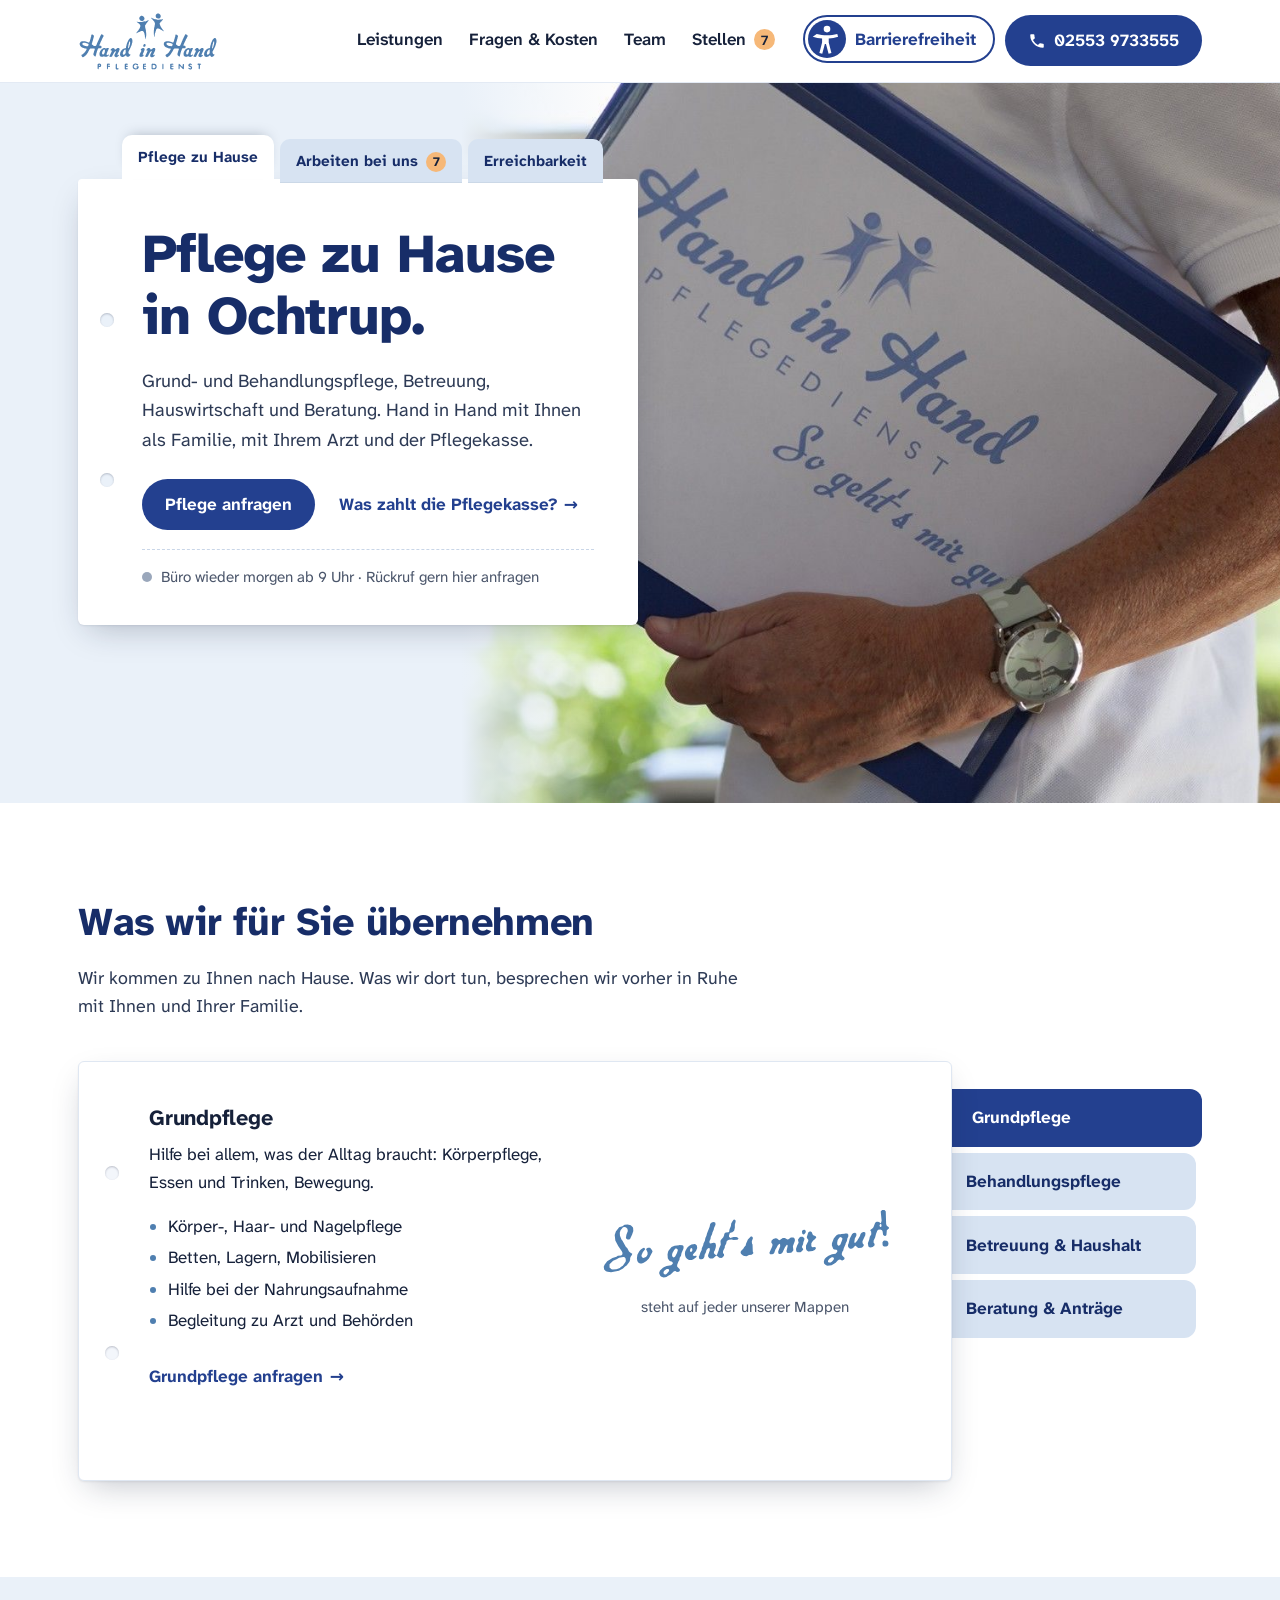
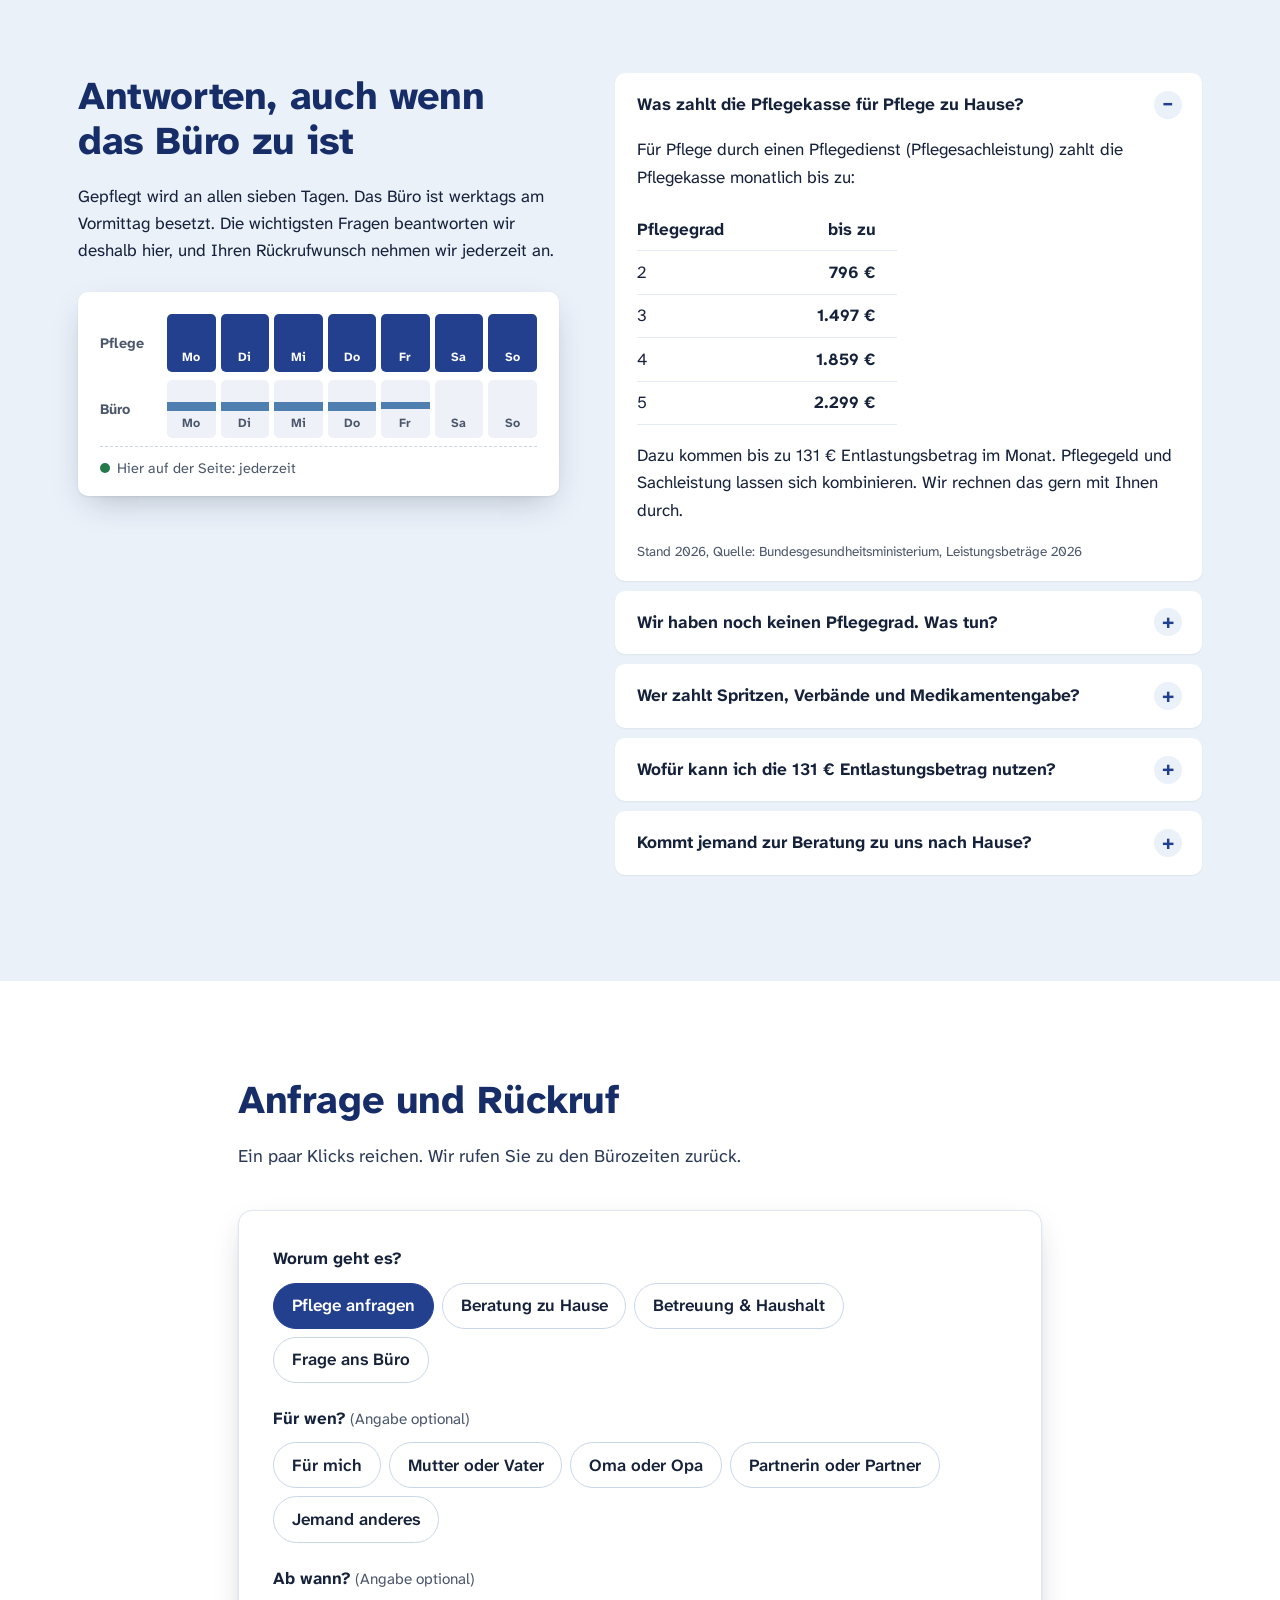
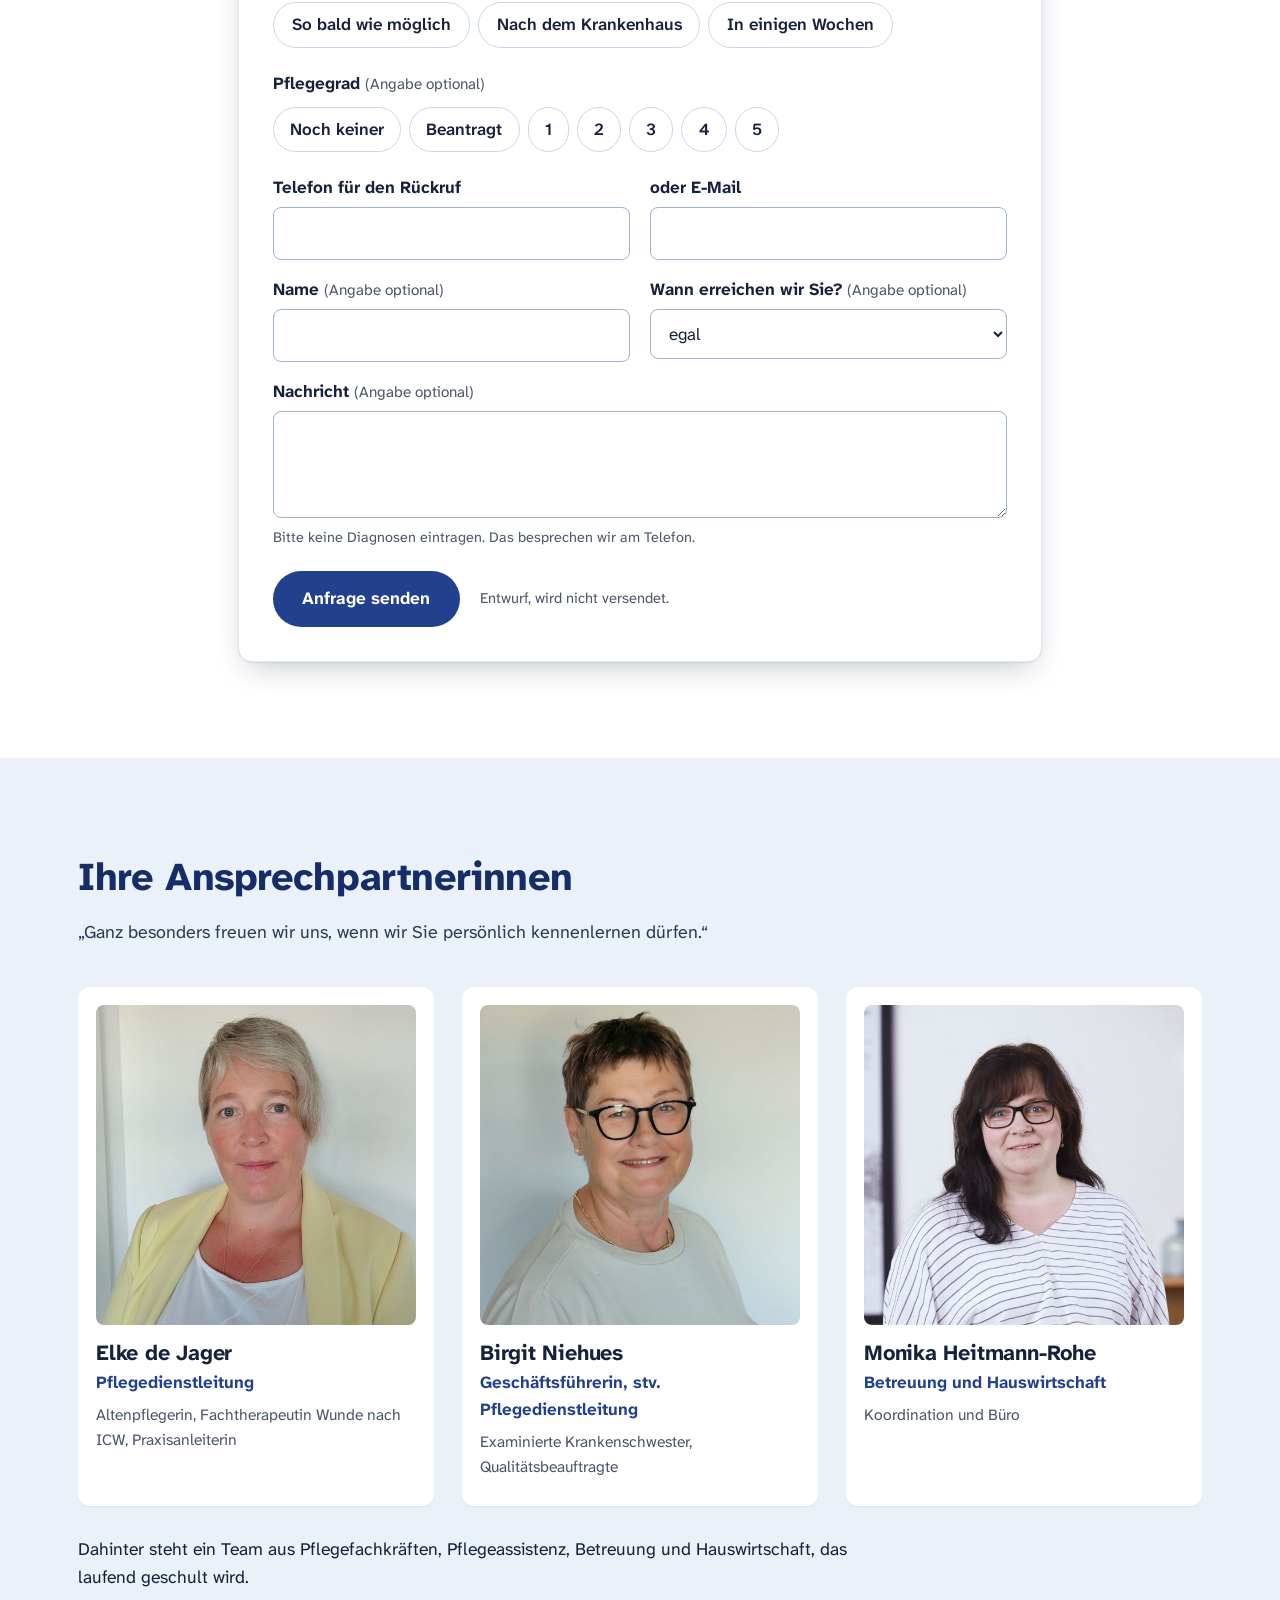
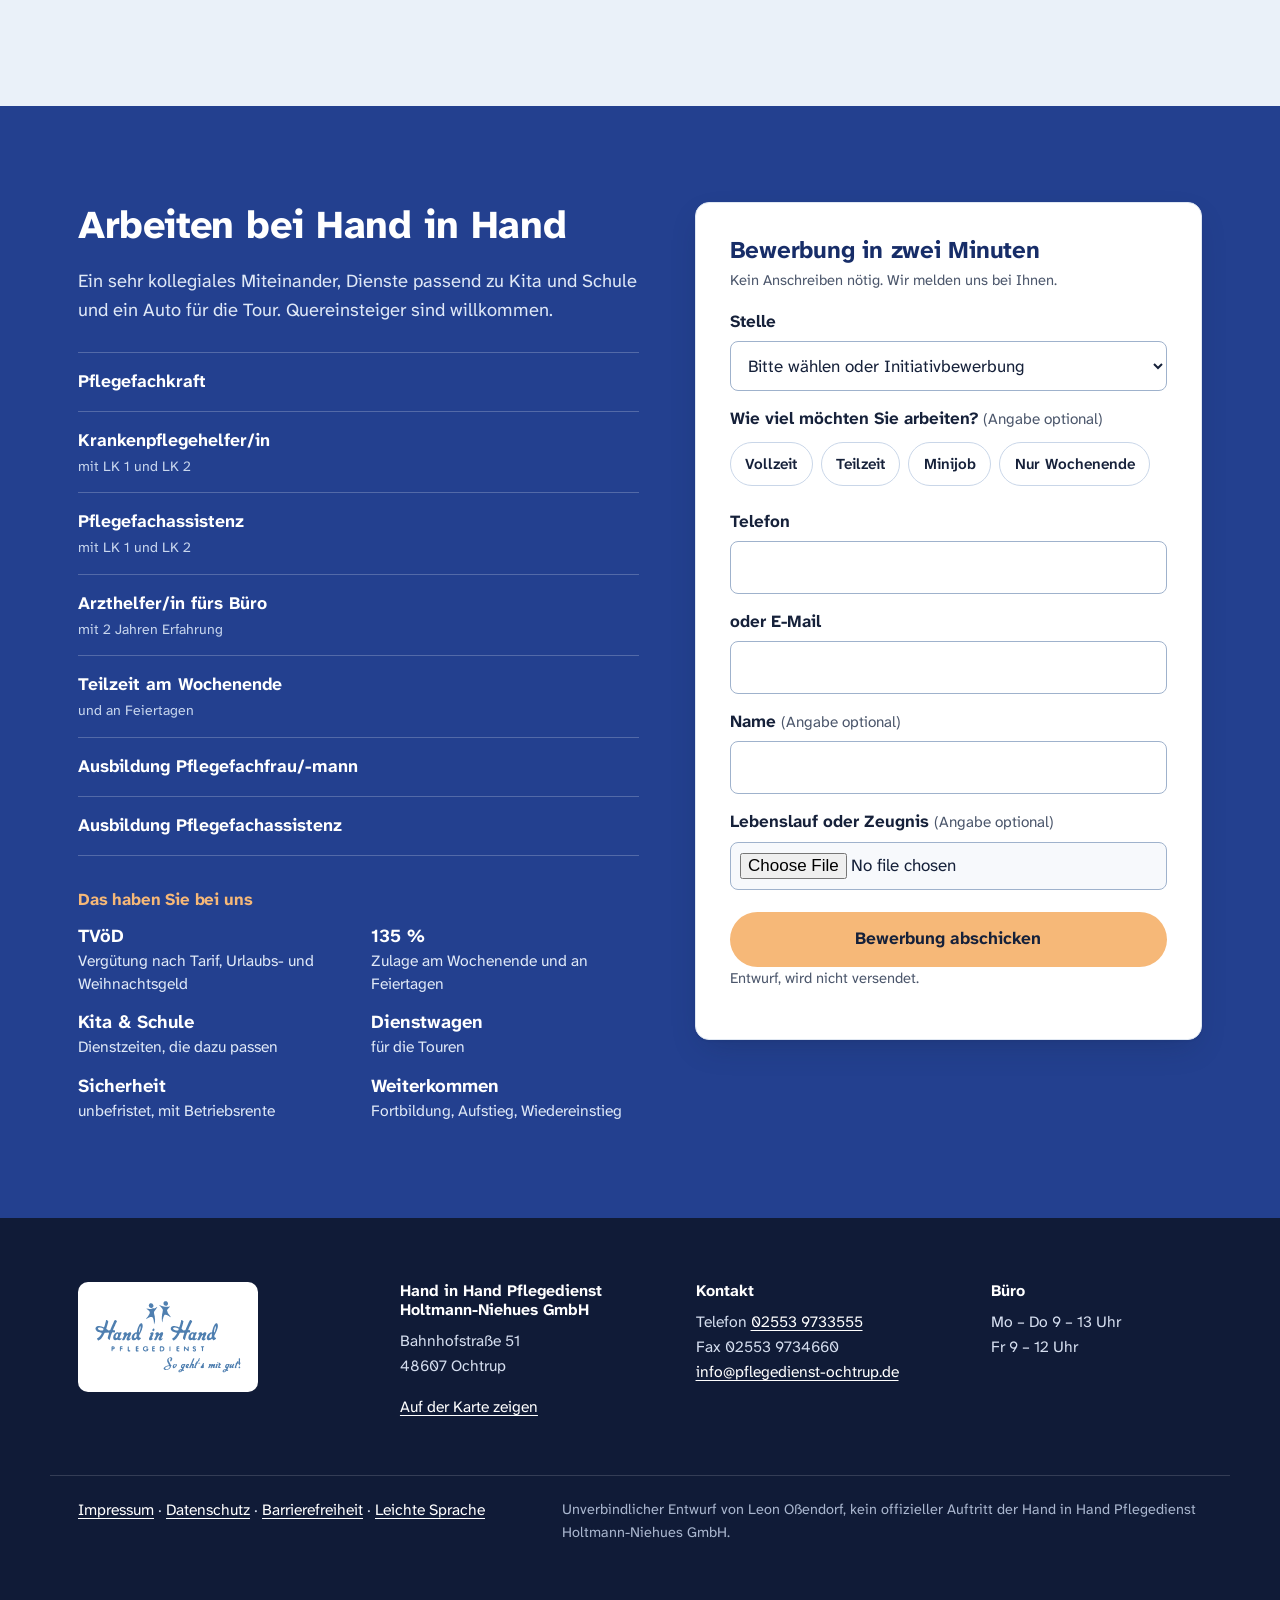
==== commit 0c9c808e: "Barrierefreiheit: Menü (Schrift, Kontrast, Zeilen, Links, Bewegungen, Vorlesen), Leichte Sprache, Er" ====
--- a/index.html
+++ b/index.html
@@ -9,6 +9,7 @@
 <link rel="icon" href="img/logo-kopf.svg" type="image/svg+xml">
 <link rel="preload" href="fonts/atkinson-hyperlegible-next-latin-wght-normal.woff2" as="font" type="font/woff2" crossorigin>
 <link rel="stylesheet" href="css/style.css">
+<script>(function(){var c=document.documentElement.classList;try{var f=localStorage.getItem("hih-fs");if(f)c.add("fs-"+f);var b=localStorage.getItem("hih-bf");if(b)b.split(",").forEach(function(n){c.add("bf-"+n);});}catch(e){}})();</script>
 </head>
 <body>
 <a class="skip" href="#inhalt">Zum Inhalt springen</a>
@@ -23,8 +24,32 @@
       <a href="#stellen" class="kopf__stellen">Stellen <span>7</span></a>
     </nav>
     <div class="kopf__aktion">
-      <button class="schrift" type="button" aria-pressed="false" id="schrift" title="Schrift größer oder kleiner stellen"><span aria-hidden="true">A</span><span aria-hidden="true" class="gross">A</span><span class="sr">Schrift größer</span></button>
-      <a class="knopf knopf--tel" href="tel:+4925539733555"><svg aria-hidden="true" viewBox="0 0 24 24"><path d="M6.6 10.8a15.1 15.1 0 0 0 6.6 6.6l2.2-2.2c.3-.3.7-.4 1-.2 1.1.4 2.3.6 3.6.6.6 0 1 .4 1 1V20c0 .6-.4 1-1 1A17 17 0 0 1 3 4c0-.6.4-1 1-1h3.5c.6 0 1 .4 1 1 0 1.3.2 2.5.6 3.6.1.3 0 .7-.2 1l-2.3 2.2z"/></svg><span>02553 9733555</span></a>
+      <div class="bf">
+        <button type="button" class="bf-knopf" id="bf-knopf" aria-expanded="false" aria-controls="bf-menue"><svg viewBox="0 0 48 48" aria-hidden="true" focusable="false"><circle cx="24" cy="24" r="24" fill="#23408f"/><circle cx="24" cy="11.5" r="4.2" fill="#fff"/><path d="M11 17.6c8.2 2.4 17.8 2.4 26 0l1 3.6c-3.9 1.2-7.9 1.9-11.8 2.1v5l3.4 13.4-3.6.9-3.3-12.4h-1.4l-3.3 12.4-3.6-.9 3.4-13.4v-5c-3.9-.2-7.9-.9-11.8-2.1z" fill="#fff"/></svg><span class="bf-wort">Barrierefreiheit</span></button>
+        <div class="bf-menue" id="bf-menue" role="group" aria-labelledby="bf-titel" hidden>
+          <div class="bf-kopfzeile"><p class="bf-titel" id="bf-titel">Barrierefreiheit</p><button type="button" class="bf-zu" id="bf-zu" aria-label="Menü schließen">×</button></div>
+          <p class="bf-name" id="bf-schrift">Schriftgröße</p>
+          <div class="bf-wahl" role="group" aria-labelledby="bf-schrift">
+            <button type="button" data-fs="0" aria-pressed="true">Normal</button>
+            <button type="button" data-fs="1" aria-pressed="false">Groß</button>
+            <button type="button" data-fs="2" aria-pressed="false">Sehr groß</button>
+          </div>
+          <div class="bf-schalter">
+            <button type="button" data-bf="kontrast" aria-pressed="false">Starker Kontrast</button>
+            <button type="button" data-bf="zeilen" aria-pressed="false">Mehr Zeilenabstand</button>
+            <button type="button" data-bf="links" aria-pressed="false">Links hervorheben</button>
+            <button type="button" data-bf="ruhig" aria-pressed="false">Bewegungen aus</button>
+            <button type="button" id="bf-vorlesen" aria-pressed="false" hidden>Seite vorlesen</button>
+          </div>
+          <p class="bf-hinweis" id="bf-vorlesen-hinweis">Vorlesen: Auf diesem Gerät ist keine deutsche Stimme eingerichtet.</p>
+          <ul class="bf-verweise">
+            <li><a href="leichte-sprache.html">Leichte Sprache</a></li>
+            <li><a href="barrierefreiheit.html">Erklärung zur Barrierefreiheit</a></li>
+          </ul>
+          <button type="button" class="bf-zurueck" id="bf-zurueck">Alles zurücksetzen</button>
+        </div>
+      </div>
+      <a class="knopf knopf--tel" href="tel:+4925539733555" aria-label="Anrufen: 02553 9733555"><svg aria-hidden="true" viewBox="0 0 24 24"><path d="M6.6 10.8a15.1 15.1 0 0 0 6.6 6.6l2.2-2.2c.3-.3.7-.4 1-.2 1.1.4 2.3.6 3.6.6.6 0 1 .4 1 1V20c0 .6-.4 1-1 1A17 17 0 0 1 3 4c0-.6.4-1 1-1h3.5c.6 0 1 .4 1 1 0 1.3.2 2.5.6 3.6.1.3 0 .7-.2 1l-2.3 2.2z"/></svg><span>02553 9733555</span></a>
     </div>
   </div>
 </header>
@@ -102,7 +127,7 @@
         <button role="tab" id="r-beratung" aria-controls="b-beratung" aria-selected="false" tabindex="-1">Beratung &amp; Anträge</button>
       </div>
 
-      <article class="mappe__blatt" role="tabpanel" id="b-grund" aria-labelledby="r-grund">
+      <div class="mappe__blatt" role="tabpanel" id="b-grund" aria-labelledby="r-grund">
         <div class="mappe__text">
           <h3>Grundpflege</h3>
           <p>Hilfe bei allem, was der Alltag braucht: Körperpflege, Essen und Trinken, Bewegung.</p>
@@ -118,9 +143,9 @@
           <img class="notiz" src="img/slogan.svg" alt="" width="314" height="82">
           <p class="notiz-unter">steht auf jeder unserer Mappen</p>
         </div>
-      </article>
-
-      <article class="mappe__blatt" role="tabpanel" id="b-behandlung" aria-labelledby="r-behandlung" hidden>
+      </div>
+
+      <div class="mappe__blatt" role="tabpanel" id="b-behandlung" aria-labelledby="r-behandlung" hidden>
         <div class="mappe__text">
           <h3>Behandlungspflege</h3>
           <p>Was Ihr Arzt verordnet, übernehmen unsere Pflegefachkräfte. Die Kosten trägt in der Regel die Krankenkasse.</p>
@@ -136,9 +161,9 @@
           <a class="link-pfeil" href="#anfrage" data-preset="anliegen:pflege">Behandlungspflege anfragen</a>
         </div>
         <img class="mappe__foto" src="img/blutdruck.jpg" alt="Blutdruckmessung am Oberarm" width="1100" height="529" loading="lazy">
-      </article>
-
-      <article class="mappe__blatt" role="tabpanel" id="b-betreuung" aria-labelledby="r-betreuung" hidden>
+      </div>
+
+      <div class="mappe__blatt" role="tabpanel" id="b-betreuung" aria-labelledby="r-betreuung" hidden>
         <div class="mappe__text">
           <h3>Betreuung &amp; Hauswirtschaft</h3>
           <p>Ausgebildete Betreuungskräfte kommen ein- oder mehrmals in der Woche. Sie gehen spazieren, begleiten zu Arzt- und Therapieterminen, trinken zusammen Kaffee oder spielen Gesellschaftsspiele. Dazu Hilfe im Haushalt.</p>
@@ -146,9 +171,9 @@
           <a class="link-pfeil" href="#anfrage" data-preset="anliegen:betreuung">Betreuung anfragen</a>
         </div>
         <img class="mappe__foto" src="img/kalender.jpg" alt="Kalender mit Kugelschreiber" width="1100" height="522" loading="lazy">
-      </article>
-
-      <article class="mappe__blatt" role="tabpanel" id="b-beratung" aria-labelledby="r-beratung" hidden>
+      </div>
+
+      <div class="mappe__blatt" role="tabpanel" id="b-beratung" aria-labelledby="r-beratung" hidden>
         <div class="mappe__text">
           <h3>Beratung &amp; Anträge</h3>
           <p>Wir beraten über alle Möglichkeiten der Pflege zu Hause und was sie kosten. Gern kommen wir dafür zu Ihnen nach Hause, <strong>kostenlos und unverbindlich</strong>.</p>
@@ -161,7 +186,7 @@
           <a class="link-pfeil" href="#anfrage" data-preset="anliegen:beratung">Beratung zu Hause vereinbaren</a>
         </div>
         <figure class="mappe__fig"><img class="mappe__foto" src="img/beratung.jpg" alt="Zwei Personen gehen am Tisch gemeinsam Unterlagen durch" width="1100" height="619" loading="lazy"><figcaption>Beispielbild</figcaption></figure>
-      </article>
+      </div>
     </div>
   </div>
 </section>
@@ -240,6 +265,7 @@
         <legend>Für wen? <span class="opt">(Angabe optional)</span></legend>
         <label><input type="radio" name="fuer" value="selbst"><span>Für mich</span></label>
         <label><input type="radio" name="fuer" value="eltern"><span>Mutter oder Vater</span></label>
+        <label><input type="radio" name="fuer" value="grosseltern"><span>Oma oder Opa</span></label>
         <label><input type="radio" name="fuer" value="partner"><span>Partnerin oder Partner</span></label>
         <label><input type="radio" name="fuer" value="andere"><span>Jemand anderes</span></label>
       </fieldset>
@@ -428,7 +454,7 @@
     </div>
   </div>
   <div class="innen fuss__unten">
-    <p><a href="impressum.html">Impressum</a> · <a href="datenschutz.html">Datenschutz</a></p>
+    <p><a href="impressum.html">Impressum</a> · <a href="datenschutz.html">Datenschutz</a> · <a href="barrierefreiheit.html">Barrierefreiheit</a> · <a href="leichte-sprache.html">Leichte Sprache</a></p>
     <p class="entwurf">Unverbindlicher Entwurf von Leon Oßendorf, kein offizieller Auftritt der Hand in Hand Pflegedienst Holtmann-Niehues GmbH.</p>
   </div>
 </footer>
@@ -439,6 +465,7 @@
   <a href="#stellen">Bewerben</a>
 </nav>
 
+<script src="js/bf.js" defer></script>
 <script src="js/main.js" defer></script>
 </body>
 </html>
--- a/css/style.css
+++ b/css/style.css
@@ -20,19 +20,20 @@
 }
 *,*::before,*::after{box-sizing:border-box}
 html{font-size:100%;scroll-behavior:smooth;scroll-padding-top:96px}
-html.gross{font-size:118%}
+html.fs-1{font-size:118%}
+html.fs-2{font-size:136%}
 body{margin:0;font-family:"Atkinson",system-ui,sans-serif;font-size:1.0625rem;line-height:1.6;color:var(--ink);background:#fff;-webkit-text-size-adjust:100%}
 img{max-width:100%;height:auto;display:block}
 a{color:var(--mappe);text-underline-offset:.18em}
 a:hover{color:var(--mappe-dk)}
 :focus-visible{outline:3px solid #e07b00;outline-offset:3px;border-radius:4px}
-h1,h2,h3{line-height:1.15;margin:0 0 .5em;letter-spacing:-.01em}
+h1,h2,h3{line-height:1.15;margin:0 0 .5em;letter-spacing:-.01em;overflow-wrap:break-word;hyphens:auto;-webkit-hyphens:auto}
 h2{font-size:clamp(1.7rem,1.2rem + 1.8vw,2.45rem);font-weight:760;color:var(--mappe-dk)}
 h3{font-size:1.35rem;font-weight:720}
 p{margin:0 0 1em}
 .sr{position:absolute;width:1px;height:1px;overflow:hidden;clip:rect(0 0 0 0);white-space:nowrap}
-.skip{position:absolute;left:12px;top:-60px;background:var(--mappe);color:#fff;padding:.6em 1em;border-radius:6px;z-index:100}
-.skip:focus{top:12px}
+.skip{position:absolute;left:12px;top:0;transform:translateY(-150%);background:var(--mappe);color:#fff;padding:.6em 1em;border-radius:6px;z-index:100}
+.skip:focus{transform:translateY(12px)}
 .innen{max-width:var(--innen);margin:0 auto;padding:0 28px}
 .innen--schmal{max-width:860px}
 .klein{font-size:.92rem;color:var(--grau)}
@@ -59,9 +60,6 @@
 .kopf__nav a:hover{border-color:var(--logo);color:var(--mappe)}
 .kopf__stellen span{display:inline-grid;place-items:center;min-width:1.5em;height:1.5em;border-radius:999px;background:var(--apricot);font-size:.82em;margin-left:.2em}
 .kopf__aktion{display:flex;align-items:center;gap:10px}
-.schrift{display:inline-flex;align-items:baseline;gap:1px;min-width:48px;min-height:48px;justify-content:center;border:1.5px solid var(--linie);background:#fff;border-radius:999px;font:inherit;font-weight:700;color:var(--mappe);cursor:pointer;padding:0 .7em}
-.schrift .gross{font-size:1.3em}
-.schrift[aria-pressed=true]{background:var(--mappe);color:#fff;border-color:var(--mappe)}
 
 /* ---------- Hero: Blatt aus der Mappe ---------- */
 .hero{position:relative;background:var(--himmel);min-height:min(80vh,720px);display:flex;align-items:flex-start;overflow:hidden}
@@ -222,8 +220,74 @@
 .rein{opacity:0;transform:translateY(18px);transition:opacity .6s ease,transform .6s ease}
 .rein.da{opacity:1;transform:none}
 
+
+/* ---------- Barrierefreiheit ---------- */
+.bf{position:relative}
+.bf-knopf{display:inline-flex;align-items:center;gap:.5em;min-height:48px;padding:3px 1em 3px 3px;border:2px solid var(--mappe);border-radius:999px;background:#fff;color:var(--mappe);font:inherit;font-weight:700;cursor:pointer}
+.bf-knopf:hover,.bf-knopf[aria-expanded=true]{background:var(--himmel)}
+.bf-knopf svg{width:38px;height:38px;flex:none;display:block}
+.bf-menue{position:absolute;right:0;top:calc(100% + 10px);z-index:70;width:min(22rem,calc(100vw - 24px));max-height:calc(100vh - 110px);overflow:auto;padding:18px 18px 16px;background:#fff;color:var(--ink);border:2px solid var(--mappe);border-radius:14px;box-shadow:0 18px 44px rgba(22,33,58,.25)}
+.bf-menue[hidden]{display:none}
+.bf-kopfzeile{display:flex;align-items:center;justify-content:space-between;margin-bottom:8px}
+.bf-titel{font-size:1.25rem;font-weight:800;color:var(--mappe-dk);margin:0}
+.bf-menue .bf-zu{min-width:44px;min-height:44px;font-size:1.6rem;line-height:1;text-align:center;padding:0;border-color:transparent}
+.bf-name{font-weight:700;margin:0 0 6px}
+.bf-wahl{display:grid;grid-template-columns:repeat(3,1fr);gap:6px;margin-bottom:12px}
+.bf-schalter{display:grid;gap:6px;margin-bottom:10px}
+.bf-menue button{min-height:46px;padding:.4em .75em;border:2px solid var(--linie);border-radius:10px;background:#fff;color:var(--ink);font:inherit;font-weight:600;text-align:left;cursor:pointer}
+.bf-wahl button{text-align:center;padding-inline:.2em}
+.bf-menue button:hover{background:var(--himmel)}
+.bf-menue button[aria-pressed=true]{background:var(--mappe);border-color:var(--mappe);color:#fff}
+.bf-schalter button[aria-pressed=true]::before{content:"✓ "}
+.bf-hinweis{font-size:.88rem;color:var(--grau);margin:0 0 10px}
+.bf-hinweis[hidden]{display:none}
+.bf-verweise{list-style:none;margin:0 0 12px;padding:10px 0 0;border-top:1px solid #e3eaf4}
+.bf-verweise li{margin:6px 0}
+.bf-verweise a{font-weight:700}
+.bf-menue .bf-zurueck{width:100%;text-align:center}
+
+html.bf-kontrast{--ink:#000;--grau:#000;--himmel:#fff;--himmel-2:#fff;--linie:#000;--logo:#0b1f5c;--mappe:#0b1f5c;--mappe-dk:#000;--apricot:#ffd27a}
+html.bf-kontrast body{background:#fff}
+html.bf-kontrast .blatt,html.bf-kontrast .mappe__blatt,html.bf-kontrast .formular,html.bf-kontrast .fragen details,html.bf-kontrast .team li,html.bf-kontrast .woche,html.bf-kontrast .register [role=tab],html.bf-kontrast .mappe__reiter [role=tab],html.bf-kontrast .feld input,html.bf-kontrast .feld select,html.bf-kontrast .feld textarea,html.bf-kontrast .wahl label span{border:2px solid #000;box-shadow:none}
+html.bf-kontrast .hero__bild::after{background:none}
+html.bf-kontrast .blatt__text,html.bf-kontrast .abschnitt__kopf p,html.bf-kontrast .klein,html.bf-kontrast .opt,html.bf-kontrast .hinweis,html.bf-kontrast .quelle{color:#000}
+html.bf-kontrast .abschnitt--mappe{background:#000}
+html.bf-kontrast .einleitung,html.bf-kontrast .vorteile li,html.bf-kontrast .stellen button small{color:#fff}
+html.bf-kontrast .woche__tag{background:#fff;border:2px solid #000;color:#000}
+html.bf-kontrast .woche__tag.voll{background:#000;color:#fff}
+html.bf-kontrast .woche__tag.halb::before,html.bf-kontrast .woche__tag.drittel::before{background:#000}
+html.bf-kontrast .fuss{background:#000;color:#fff}
+html.bf-kontrast .entwurf{color:#fff}
+html.bf-zeilen p,html.bf-zeilen li,html.bf-zeilen td,html.bf-zeilen th,html.bf-zeilen summary,html.bf-zeilen dd,html.bf-zeilen dt{line-height:2;letter-spacing:.012em;word-spacing:.06em}
+html.bf-links a{text-decoration:underline!important;text-decoration-thickness:2px!important;text-underline-offset:.2em}
+html.bf-links main a,html.bf-links .fuss a{font-weight:800}
+html.bf-ruhig{scroll-behavior:auto}
+html.bf-ruhig *,html.bf-ruhig *::before,html.bf-ruhig *::after{transition:none!important;animation:none!important}
+html.bf-ruhig .rein{opacity:1;transform:none}
+html.bf-ruhig .knopf:hover,html.bf-ruhig .register [role=tab],html.bf-ruhig .mappe__reiter [role=tab]{transform:none}
+
+/* Seiten mit Fließtext (Leichte Sprache, Erklärung) */
+.textseite{padding:72px 0 96px}
+.textseite h1{font-size:clamp(2rem,1.5rem + 2vw,2.8rem);font-weight:800;color:var(--mappe-dk)}
+.textseite h2{font-size:1.5rem;margin-top:1.8em}
+.textseite p,.textseite li{max-width:40em}
+.ls p{font-size:1.25rem;line-height:1.7;margin-bottom:.9em}
+.ls h2{font-size:1.7rem}
+.ls .wort{background:var(--himmel);border-radius:10px;padding:14px 18px;font-size:1.15rem}
+
+
+.kopf__nav a,.knopf{white-space:nowrap}
+html.fs-1 .knopf--tel span,html.fs-2 .knopf--tel span{display:none}
+html.fs-1 .knopf--tel,html.fs-2 .knopf--tel{width:52px;padding:0;justify-content:center}
+html.fs-2 .bf-knopf{padding:3px}
+html.fs-2 .bf-knopf .bf-wort{position:absolute;width:1px;height:1px;overflow:hidden;clip:rect(0 0 0 0);white-space:nowrap}
+html.fs-2 .kopf__nav{gap:18px}
+html.fs-2 .kopf__logo img{width:130px}
+html.fs-1 .blatt,html.fs-2 .blatt{width:min(700px,62vw)}
+
 /* ---------- Tablet ---------- */
 @media (max-width:1060px){
+  html.fs-2 .kopf__nav{display:none}
   .kopf__nav{gap:18px}
   .kopf__tel-text{display:none}
   .mappe{grid-template-columns:1fr}
@@ -239,6 +303,8 @@
 @media (max-width:900px){
   .kopf__nav{display:none}
   .knopf--tel span{display:none}
+  .bf-knopf{padding:3px}
+  .bf-knopf .bf-wort{position:absolute;width:1px;height:1px;overflow:hidden;clip:rect(0 0 0 0);white-space:nowrap}
   .knopf--tel{width:48px;padding:0;justify-content:center}
 }
 
@@ -250,6 +316,8 @@
   .kopf__innen{padding:8px 16px;gap:12px}
   .kopf__logo img{width:118px}
   .kopf__aktion{margin-left:auto}
+  .bf{position:static}
+  .bf-menue{left:12px;right:12px;top:70px;width:auto;position:fixed}
   .hero{display:block;min-height:0;background:var(--himmel);padding-bottom:28px}
   .hero__bild{position:relative;width:100%;height:auto;aspect-ratio:820/600}
   .hero__bild::after{background:linear-gradient(0deg,var(--himmel) 0,rgba(234,241,249,0) 22%)}
@@ -276,11 +344,15 @@
   .team li{display:grid;grid-template-columns:110px 1fr;gap:0 16px;align-items:center;padding:14px}
   .team img{margin:0;grid-row:span 3}
   .team p:last-child{grid-column:2}
+  html.fs-2 .team li{grid-template-columns:1fr}
+  html.fs-2 .team img{grid-row:auto;max-width:160px;margin-bottom:12px}
+  html.fs-2 .team p:last-child{grid-column:auto}
+  .team li>*{min-width:0}
   .vorteile{grid-template-columns:1fr}
   .fuss__raster{grid-template-columns:1fr}
   .fuss{padding-bottom:110px}
-  .daumen{display:grid;grid-template-columns:repeat(3,1fr);position:fixed;left:0;right:0;bottom:0;z-index:60;background:#fff;border-top:1px solid #d9e2ef;box-shadow:0 -6px 18px -8px rgba(22,33,58,.25);padding-bottom:env(safe-area-inset-bottom)}
-  .daumen a{display:grid;place-items:center;min-height:58px;font-weight:700;text-decoration:none;color:var(--mappe-dk)}
+  .daumen{display:grid;grid-template-columns:repeat(3,minmax(0,1fr));position:fixed;left:0;right:0;bottom:0;z-index:60;background:#fff;border-top:1px solid #d9e2ef;box-shadow:0 -6px 18px -8px rgba(22,33,58,.25);padding-bottom:env(safe-area-inset-bottom)}
+  .daumen a{display:grid;place-items:center;min-height:58px;min-width:0;padding:0 4px;text-align:center;font-size:min(1.05rem,4.6vw);font-weight:700;text-decoration:none;color:var(--mappe-dk)}
   .daumen a:first-child{background:var(--mappe);color:#fff}
   .daumen a+a{border-left:1px solid #e3eaf4}
 }
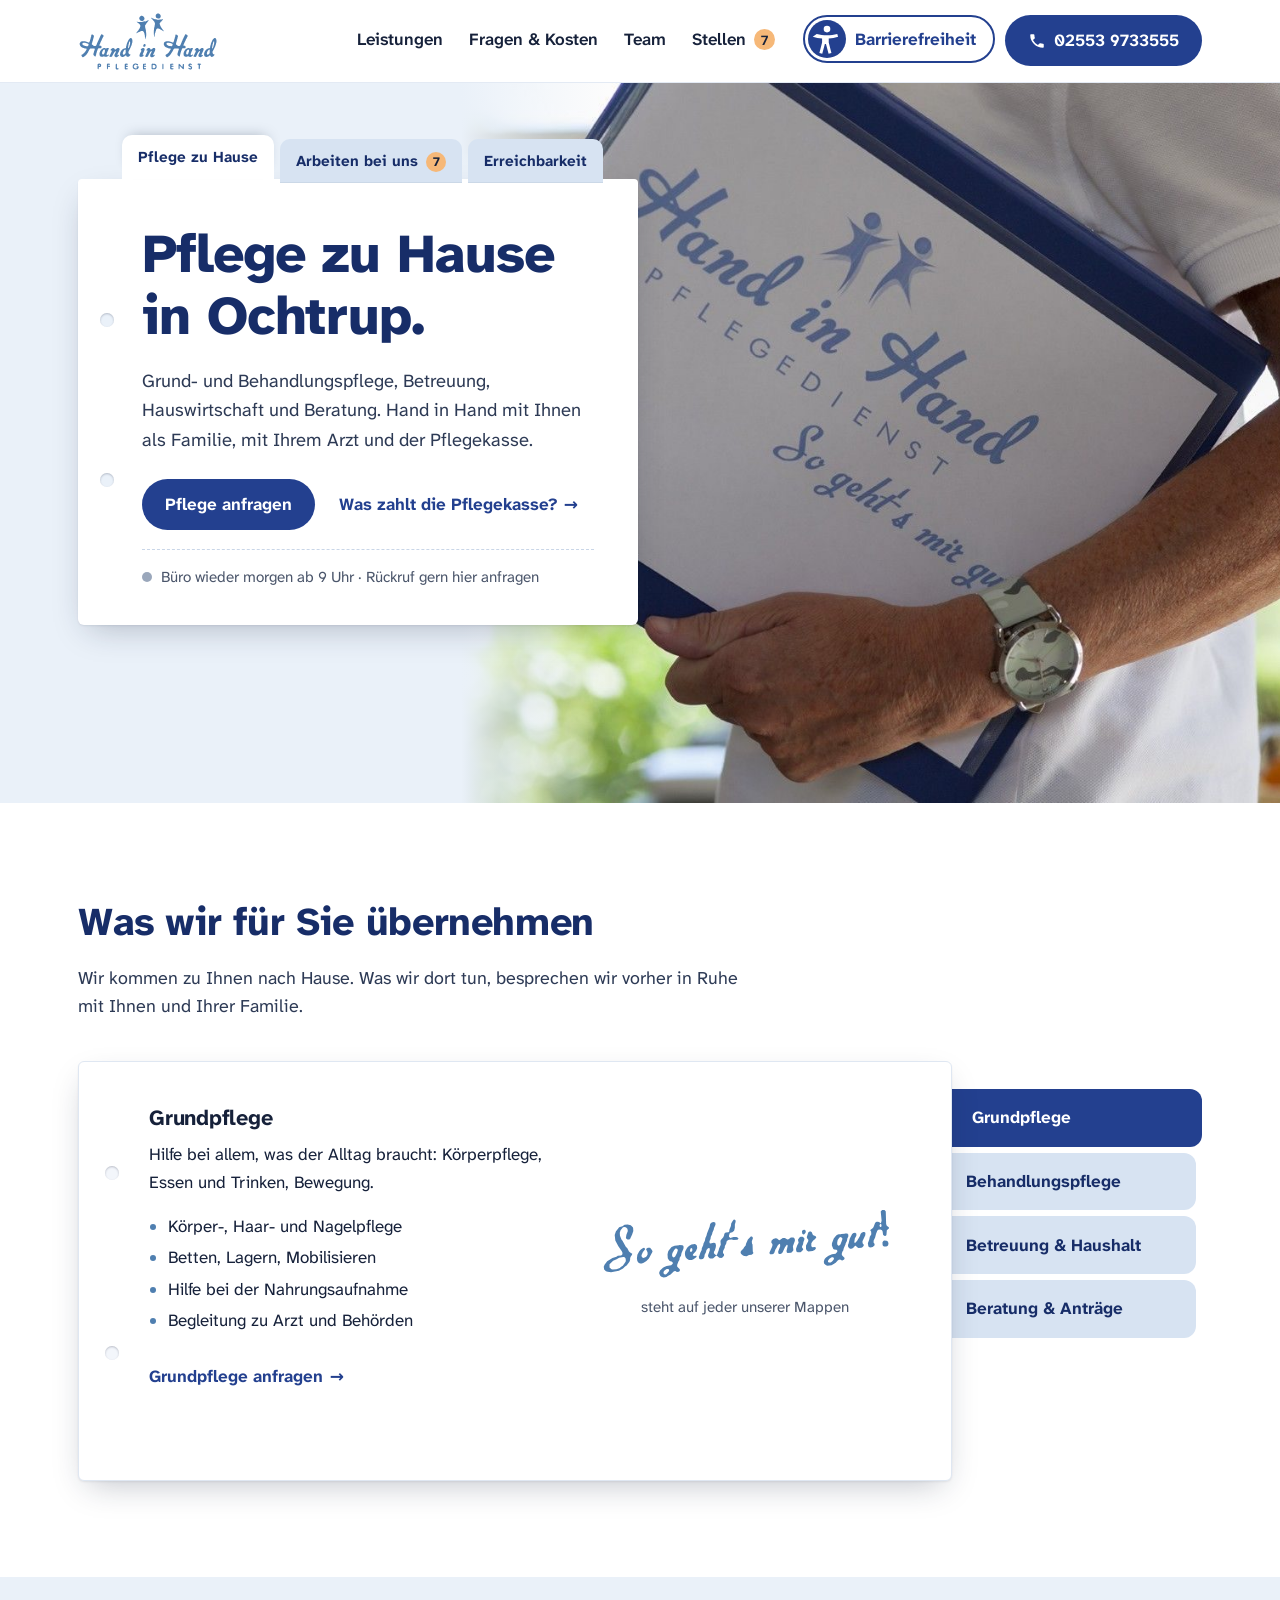
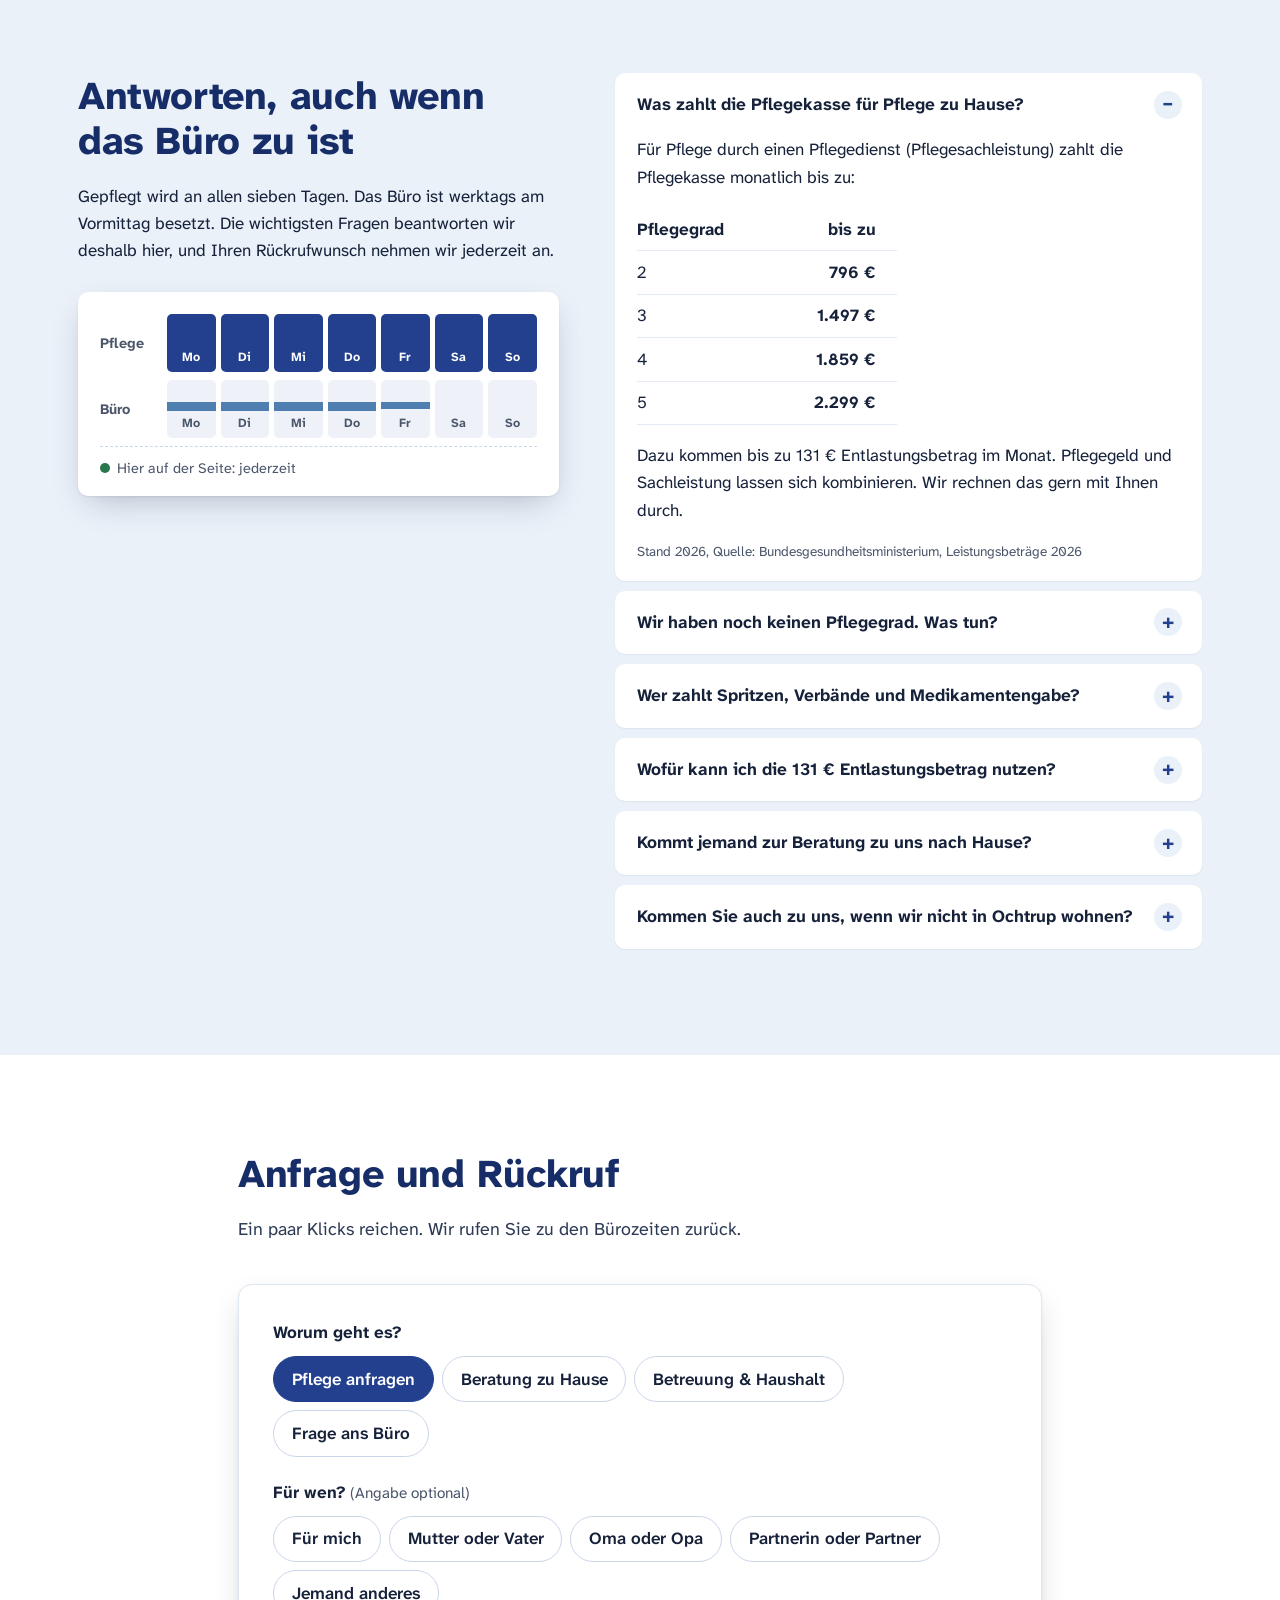
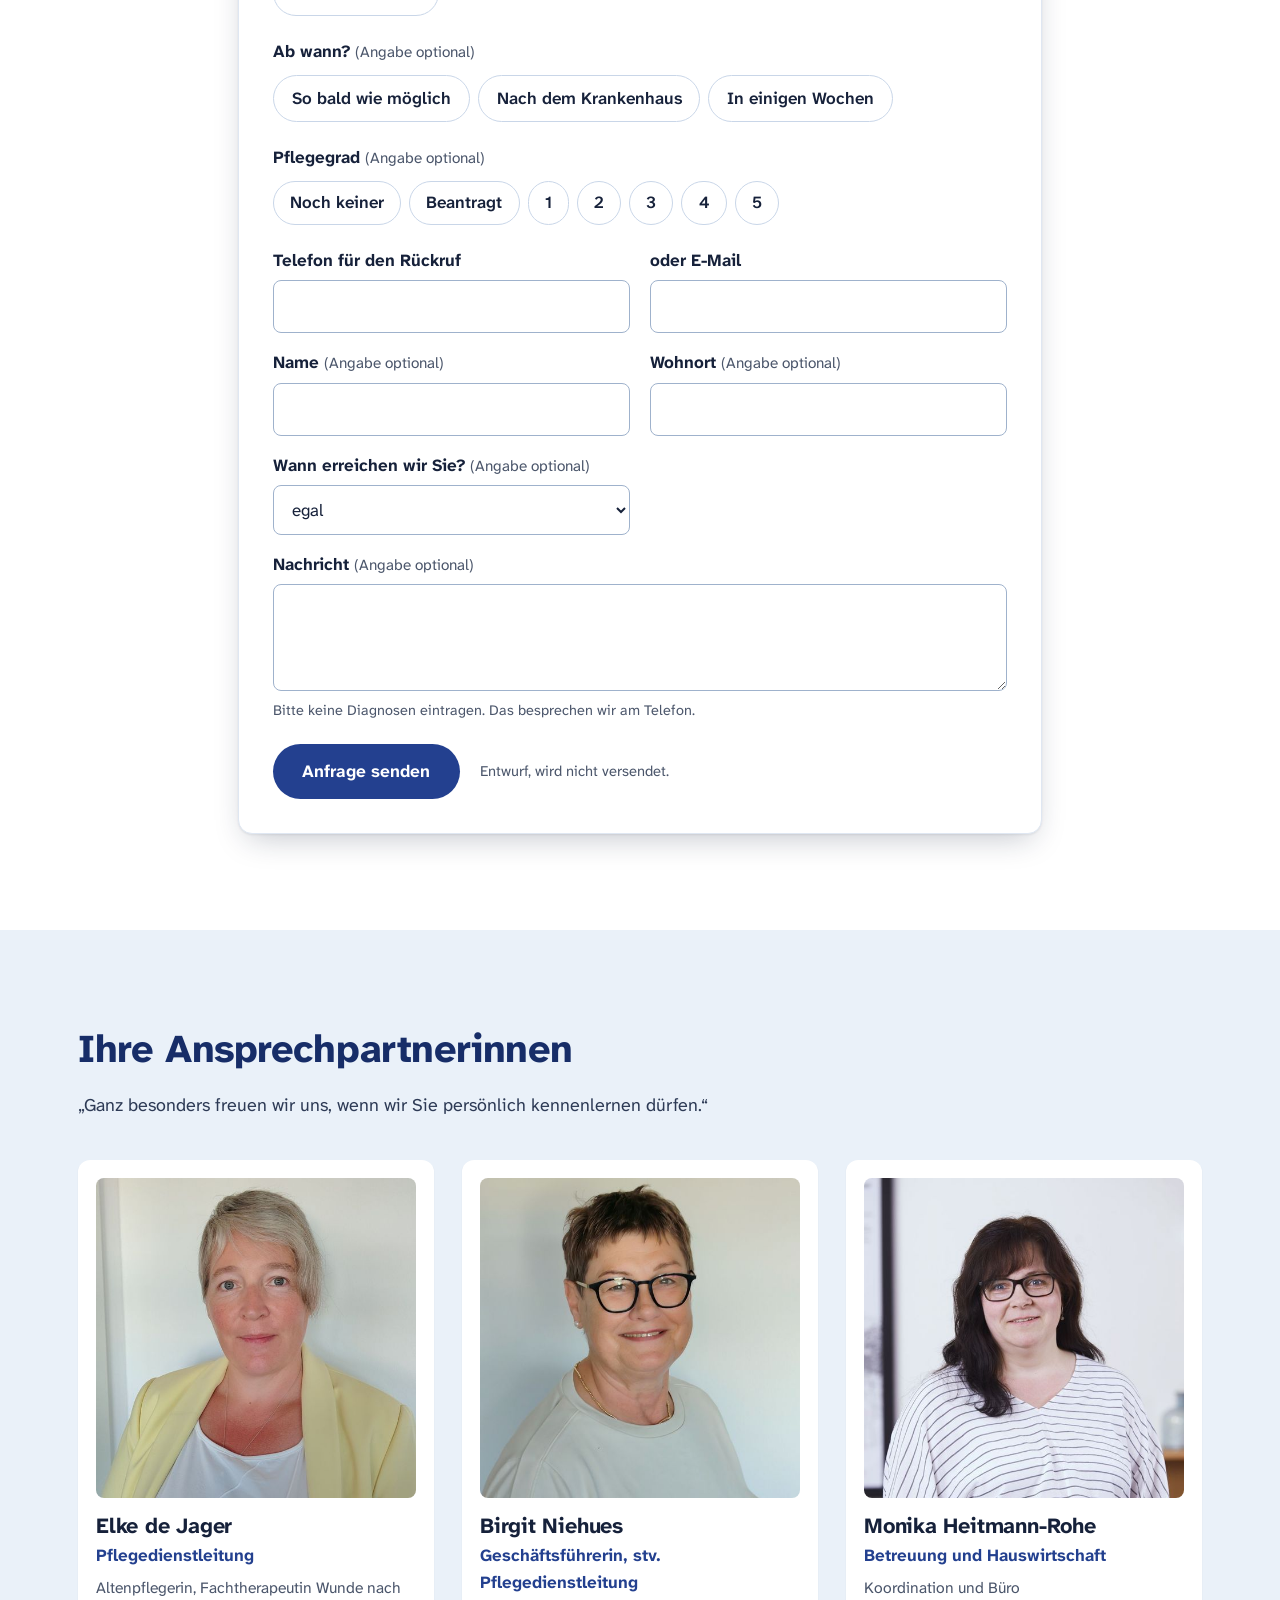
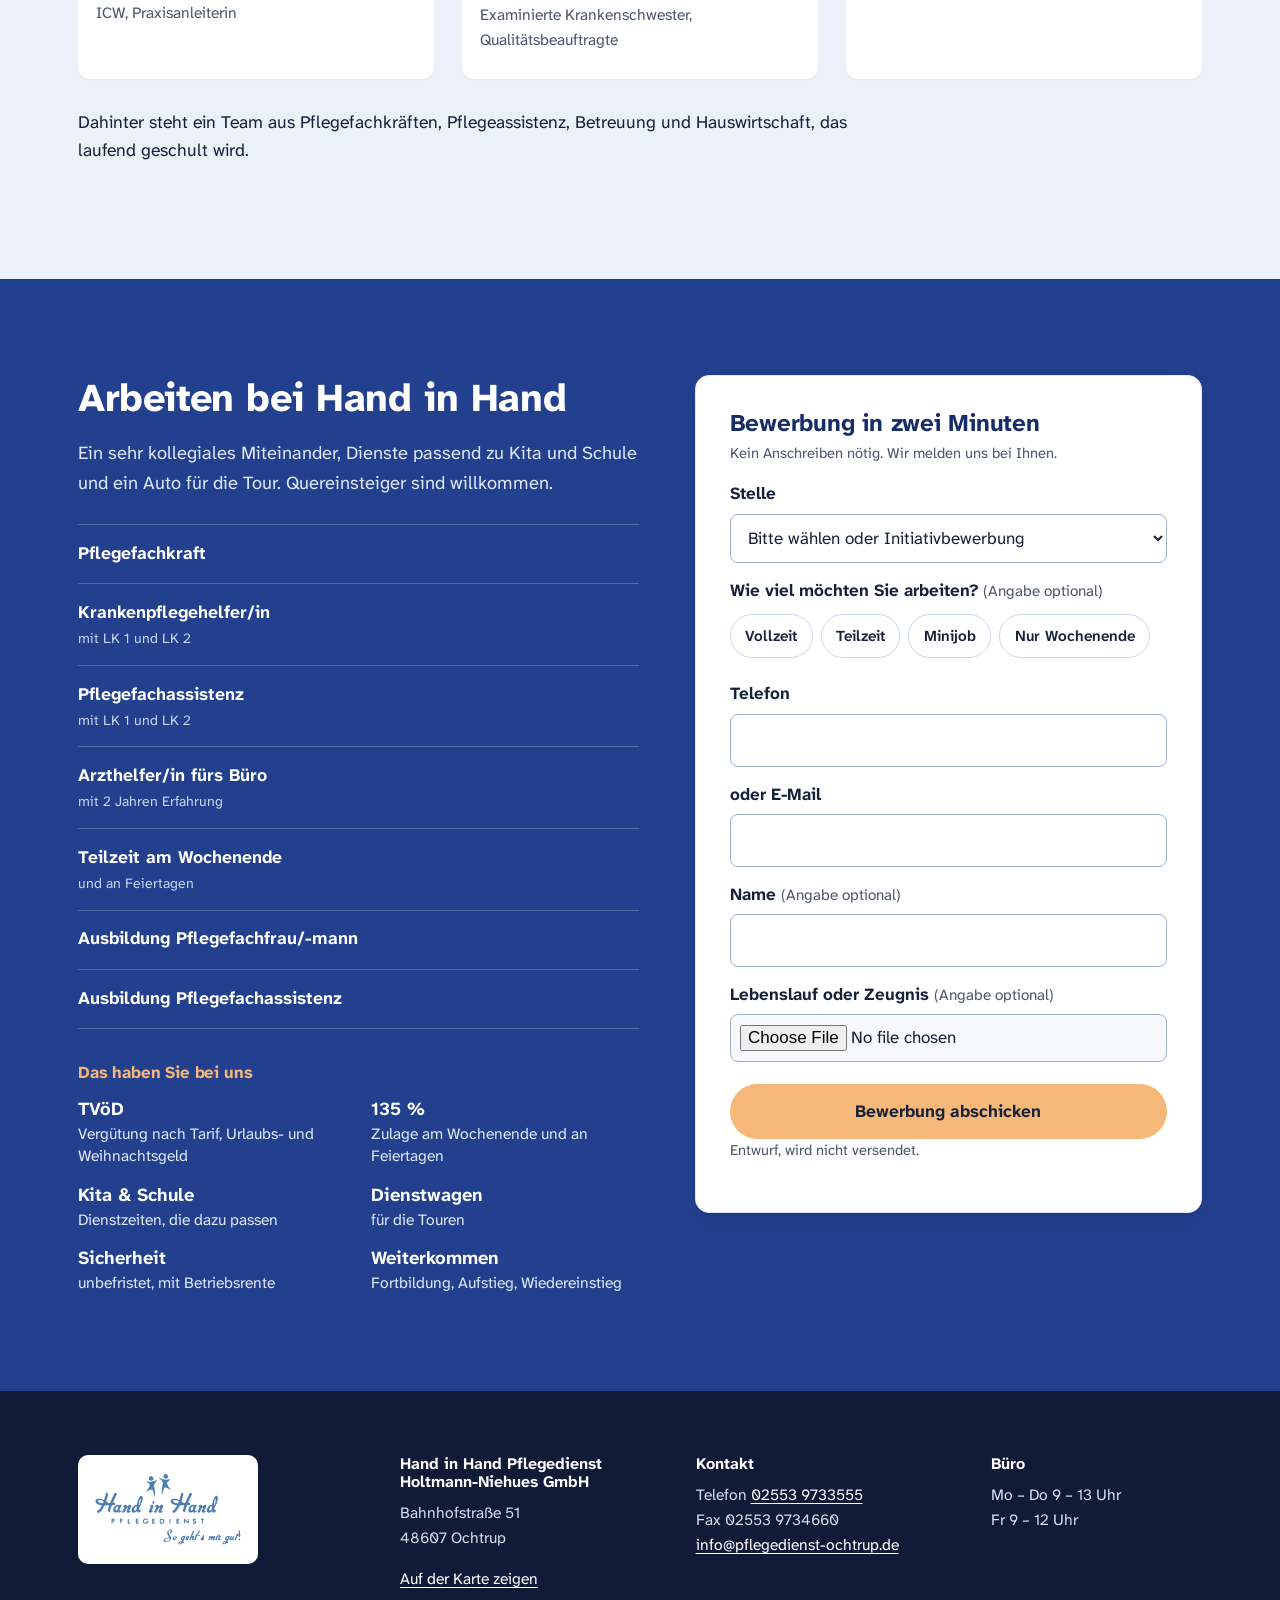
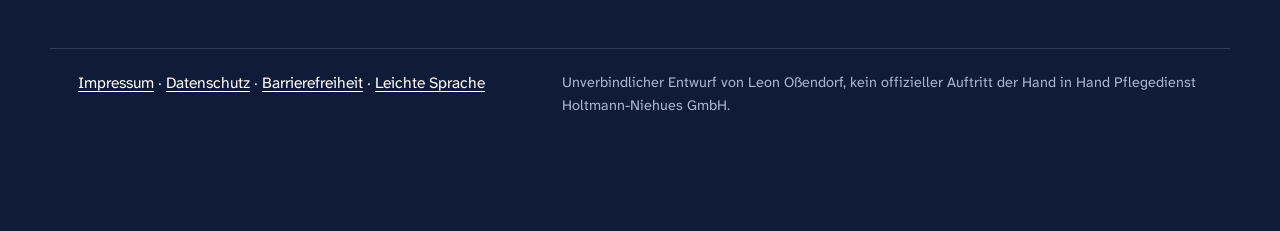
==== commit 7d30d388: "Einsatzgebiet als Frage, Wohnort im Anfrageformular Co-Authored-By: Claude Opus 5.5 <noreply@anthrop" ====
--- a/index.html
+++ b/index.html
@@ -240,6 +240,10 @@
         <summary>Kommt jemand zur Beratung zu uns nach Hause?</summary>
         <div><p>Ja. Wir beraten Sie bei Ihnen zu Hause, kostenlos und unverbindlich. Am einfachsten schreiben Sie uns unten kurz, wann es passt.</p></div>
       </details>
+      <details>
+        <summary>Kommen Sie auch zu uns, wenn wir nicht in Ochtrup wohnen?</summary>
+        <div><p>Unser Büro ist in Ochtrup, an der Bahnhofstraße 51. Ob wir auch zu Ihnen kommen, sagen wir Ihnen gern am Telefon. Oder Sie tragen unten Ihren Wohnort ein, dann klären wir das beim Rückruf.</p></div>
+      </details>
     </div>
   </div>
 </section>
@@ -300,6 +304,10 @@
         <div class="feld">
           <label for="a-name">Name <span class="opt">(Angabe optional)</span></label>
           <input id="a-name" name="name" type="text" autocomplete="name">
+        </div>
+        <div class="feld">
+          <label for="a-ort">Wohnort <span class="opt">(Angabe optional)</span></label>
+          <input id="a-ort" name="wohnort" type="text" autocomplete="address-level2">
         </div>
         <div class="feld">
           <label for="a-zeit">Wann erreichen wir Sie? <span class="opt">(Angabe optional)</span></label>
--- a/css/style.css
+++ b/css/style.css
@@ -27,7 +27,8 @@
 a{color:var(--mappe);text-underline-offset:.18em}
 a:hover{color:var(--mappe-dk)}
 :focus-visible{outline:3px solid #e07b00;outline-offset:3px;border-radius:4px}
-h1,h2,h3{line-height:1.15;margin:0 0 .5em;letter-spacing:-.01em;overflow-wrap:break-word;hyphens:auto;-webkit-hyphens:auto}
+h1,h2,h3{line-height:1.15;margin:0 0 .5em;letter-spacing:-.01em;overflow-wrap:break-word}
+html.fs-1 h1,html.fs-1 h2,html.fs-1 h3,html.fs-2 h1,html.fs-2 h2,html.fs-2 h3{hyphens:auto;-webkit-hyphens:auto}
 h2{font-size:clamp(1.7rem,1.2rem + 1.8vw,2.45rem);font-weight:760;color:var(--mappe-dk)}
 h3{font-size:1.35rem;font-weight:720}
 p{margin:0 0 1em}
